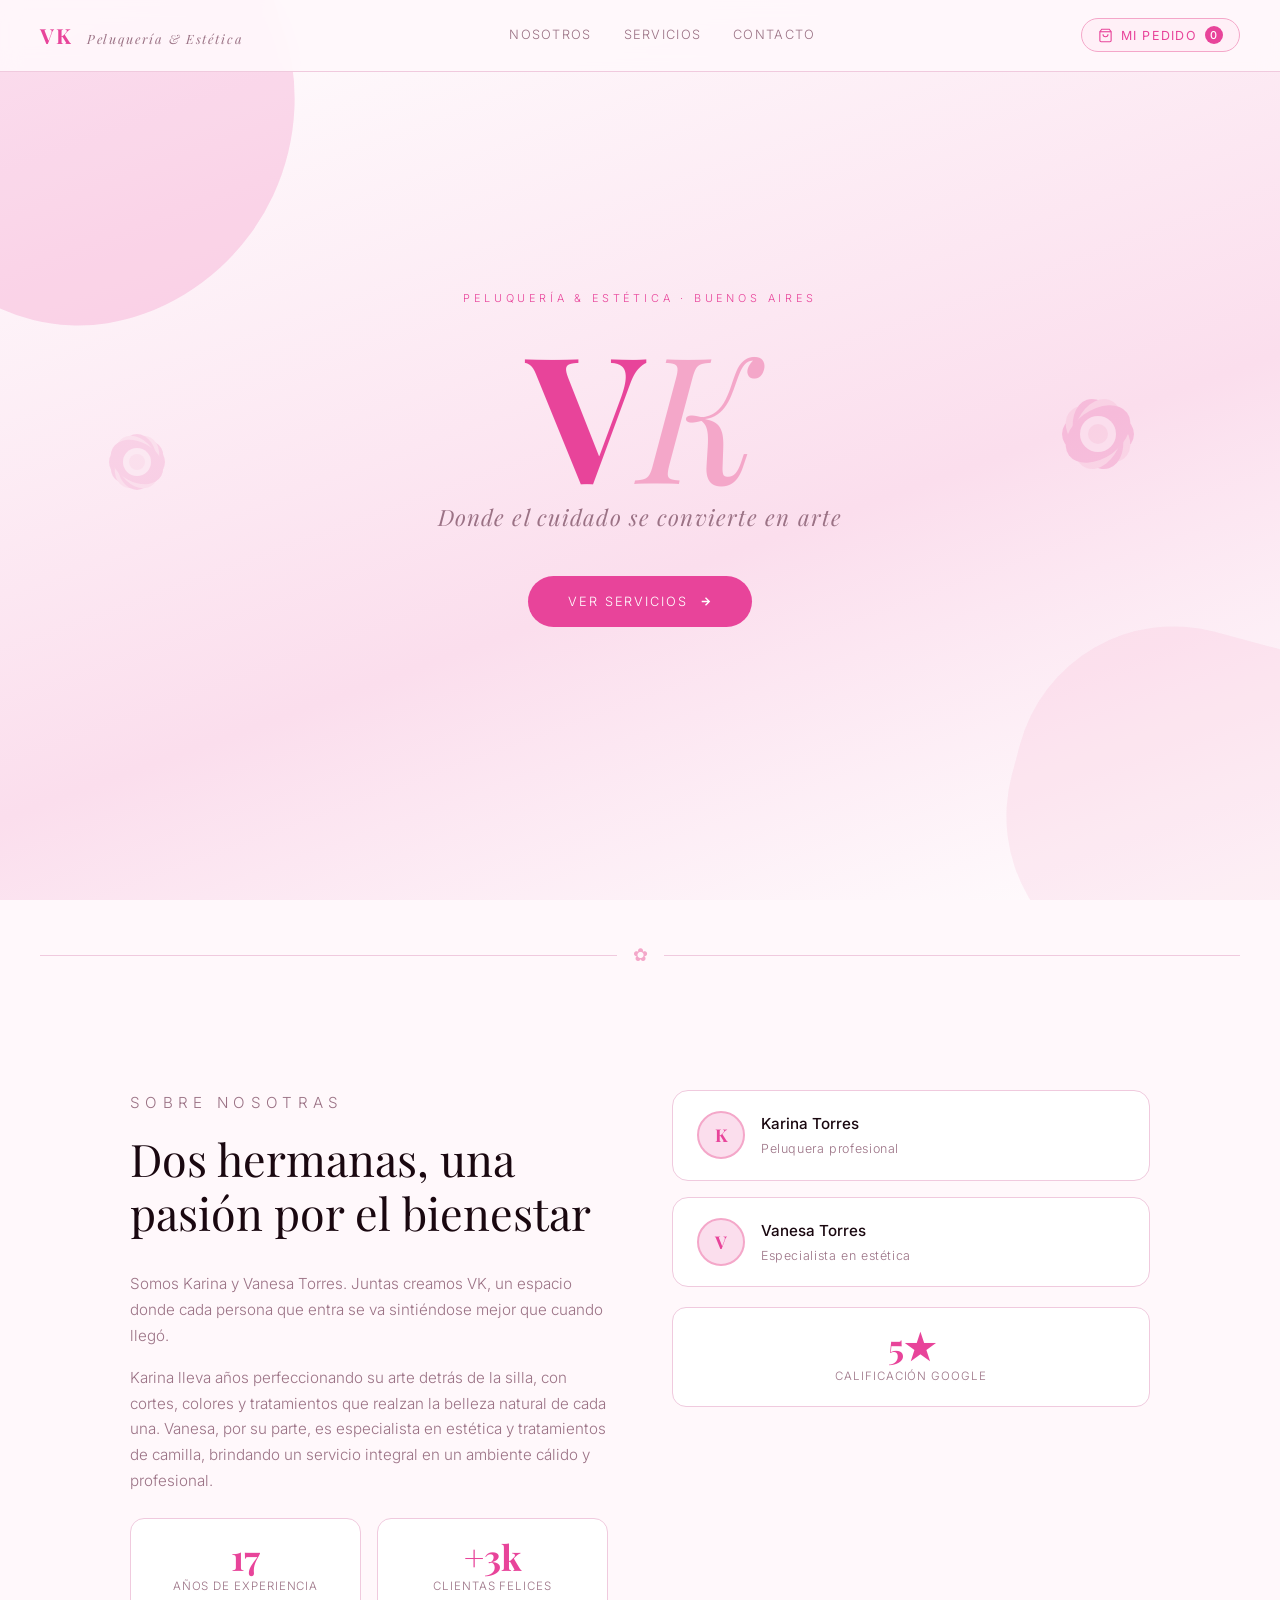
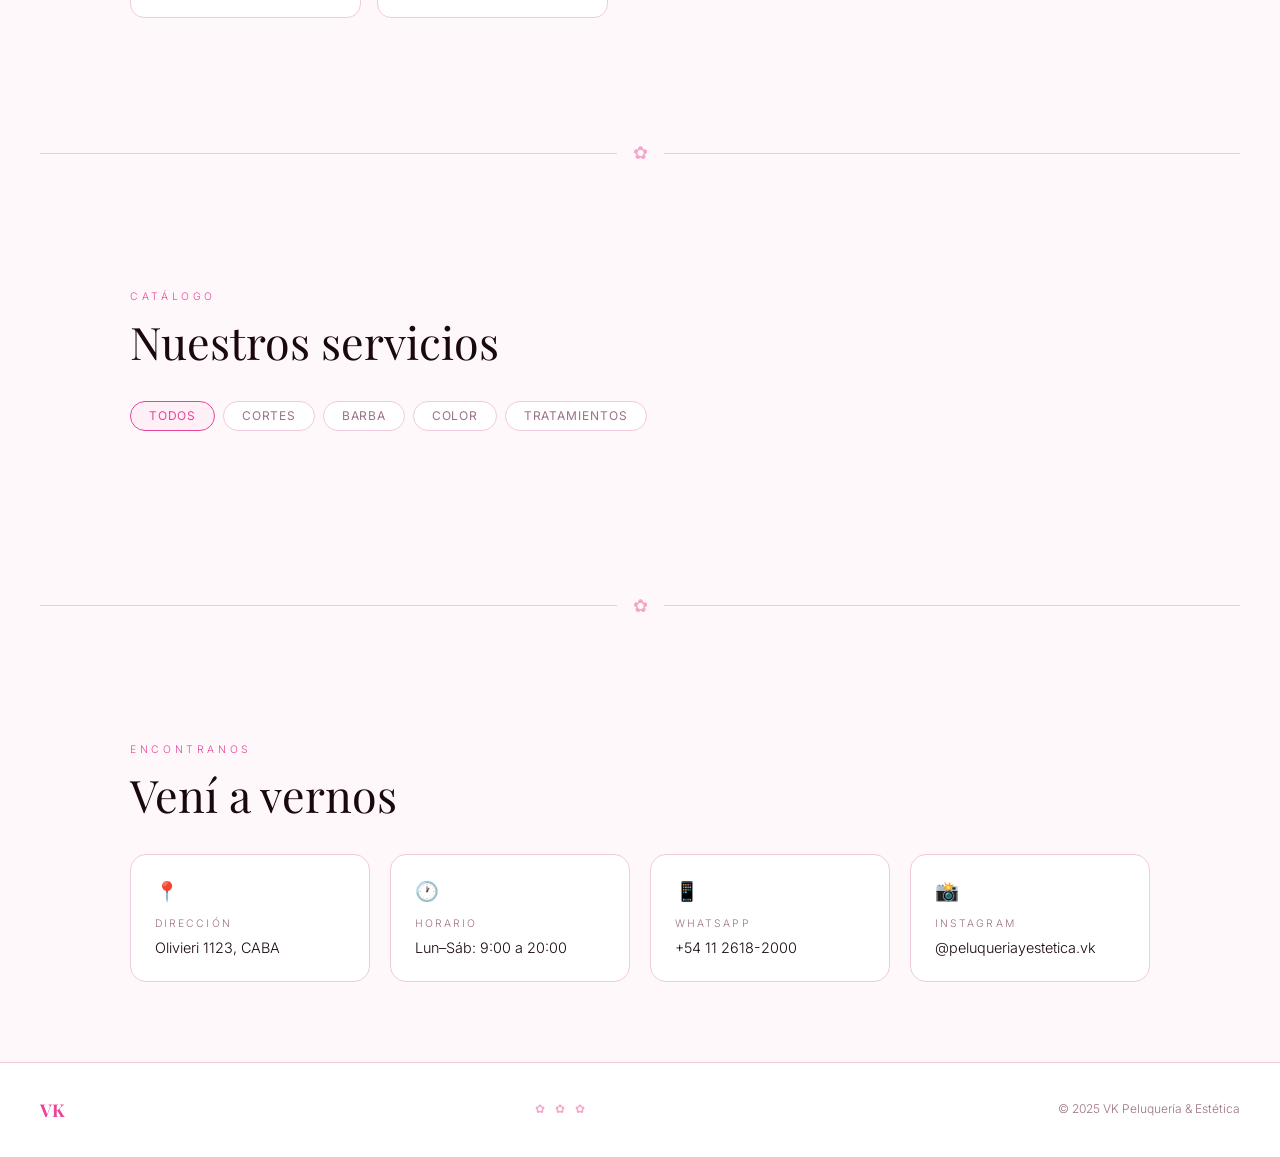
==== index.html @ c3656bbb "asdsad" ====
<!DOCTYPE html>
<html lang="es">
<head>
  <meta charset="UTF-8" />
  <meta name="viewport" content="width=device-width, initial-scale=1.0" />
  <title>VK — Peluquería & Estética</title>
  <link rel="preconnect" href="https://fonts.googleapis.com" />
  <link rel="preconnect" href="https://fonts.gstatic.com" crossorigin />
  <link href="https://fonts.googleapis.com/css2?family=Playfair+Display:ital,wght@0,400;0,700;1,400&family=Inter:wght@300;400;500&display=swap" rel="stylesheet" />
  <link rel="stylesheet" href="styles.css">
</head>
<body>

<!-- NAV -->
<nav>
  <div class="nav-logo">VK <span>Peluquería & Estética</span></div>
  <div class="nav-links">
    <a href="#nosotros">Nosotros</a>
    <a href="#servicios">Servicios</a>
    <a href="#contacto">Contacto</a>
  </div>
  <button class="cart-btn" onclick="openCart()">
    <svg width="15" height="15" viewBox="0 0 24 24" fill="none" stroke="currentColor" stroke-width="1.8" aria-hidden="true"><path d="M6 2L3 6v14a2 2 0 002 2h14a2 2 0 002-2V6l-3-4z"/><line x1="3" y1="6" x2="21" y2="6"/><path d="M16 10a4 4 0 01-8 0"/></svg>
    Mi pedido
    <span class="cart-count" id="cartCount">0</span>
  </button>
</nav>

<!-- HERO -->
<header class="hero">
  <!-- peonía izquierda -->
  <svg class="hero-flower-left" viewBox="0 0 120 120" fill="none" xmlns="http://www.w3.org/2000/svg" aria-hidden="true">
    <ellipse cx="60" cy="60" rx="28" ry="20" fill="#E8449A" transform="rotate(0 60 60)"/>
    <ellipse cx="60" cy="60" rx="28" ry="20" fill="#E8449A" transform="rotate(30 60 60)"/>
    <ellipse cx="60" cy="60" rx="28" ry="20" fill="#F4A7C9" transform="rotate(60 60 60)"/>
    <ellipse cx="60" cy="60" rx="28" ry="20" fill="#E8449A" transform="rotate(90 60 60)"/>
    <ellipse cx="60" cy="60" rx="28" ry="20" fill="#F4A7C9" transform="rotate(120 60 60)"/>
    <ellipse cx="60" cy="60" rx="28" ry="20" fill="#E8449A" transform="rotate(150 60 60)"/>
    <circle cx="60" cy="60" r="14" fill="#FBDEED"/>
    <circle cx="60" cy="60" r="8" fill="#F4A7C9"/>
  </svg>
  <!-- peonía derecha -->
  <svg class="hero-flower" viewBox="0 0 160 160" fill="none" xmlns="http://www.w3.org/2000/svg" aria-hidden="true">
    <ellipse cx="80" cy="80" rx="36" ry="24" fill="#E8449A" transform="rotate(0 80 80)"/>
    <ellipse cx="80" cy="80" rx="36" ry="24" fill="#F4A7C9" transform="rotate(36 80 80)"/>
    <ellipse cx="80" cy="80" rx="36" ry="24" fill="#E8449A" transform="rotate(72 80 80)"/>
    <ellipse cx="80" cy="80" rx="36" ry="24" fill="#F4A7C9" transform="rotate(108 80 80)"/>
    <ellipse cx="80" cy="80" rx="36" ry="24" fill="#E8449A" transform="rotate(144 80 80)"/>
    <circle cx="80" cy="80" r="18" fill="#FBDEED"/>
    <circle cx="80" cy="80" r="10" fill="#F4A7C9"/>
  </svg>

  <p class="hero-eyebrow">Peluquería & Estética · Buenos Aires</p>
  <h1 class="hero-vk">V<span class="italic">K</span></h1>
  <p class="hero-tagline">Donde el cuidado se convierte en arte</p>
  <a href="#servicios" class="hero-cta">
    Ver servicios
    <svg width="13" height="13" viewBox="0 0 24 24" fill="none" stroke="currentColor" stroke-width="2.5" aria-hidden="true"><path d="M5 12h14M12 5l7 7-7 7"/></svg>
  </a>
</header>

<div class="petal-divider" aria-hidden="true">
  <div class="petal-line"></div>
  <span class="petal-icon">✿</span>
  <div class="petal-line"></div>
</div>

<!-- ABOUT -->
<section id="nosotros">
  <div class="about-grid">
    <div class="about-text">
      <p class="section-label">Sobre nosotras</p>
      <h2 class="section-title">Dos hermanas, una pasión por el bienestar</h2>
      <p>Somos Karina y Vanesa Torres. Juntas creamos VK, un espacio donde cada persona que entra se va sintiéndose mejor que cuando llegó.</p>
      <p>Karina lleva años perfeccionando su arte detrás de la silla, con cortes, colores y tratamientos que realzan la belleza natural de cada una. Vanesa, por su parte, es especialista en estética y tratamientos de camilla, brindando un servicio integral en un ambiente cálido y profesional.</p>
      <div class="about-stats">
        <div class="stat-card">
          <div class="stat-num">17</div>
          <div class="stat-label">Años de experiencia</div>
        </div>
        <div class="stat-card">
          <div class="stat-num">+3k</div>
          <div class="stat-label">Clientas felices</div>
        </div>
      </div>
    </div>
    <div>
      <div class="team-cards">
        <div class="team-card">
          <div class="team-avatar">K</div>
          <div>
            <div class="team-name">Karina Torres</div>
            <div class="team-role">Peluquera profesional</div>
          </div>
        </div>
        <div class="team-card">
          <div class="team-avatar">V</div>
          <div>
            <div class="team-name">Vanesa Torres</div>
            <div class="team-role">Especialista en estética</div>
          </div>
        </div>
        <div class="stat-card" style="grid-column: span 2; text-align:center; margin-top:0.25rem;">
          <div class="stat-num">5★</div>
          <div class="stat-label">Calificación Google</div>
        </div>
      </div>
    </div>
  </div>
</section>

<div class="petal-divider" aria-hidden="true">
  <div class="petal-line"></div>
  <span class="petal-icon">✿</span>
  <div class="petal-line"></div>
</div>

<!-- CATALOG -->
<section id="servicios">
  <p class="section-label">Catálogo</p>
  <h2 class="section-title">Nuestros servicios</h2>
  <div class="catalog-filters" id="filters"></div>
  <div class="catalog-grid" id="catalogGrid"></div>
</section>

<div class="petal-divider" aria-hidden="true">
  <div class="petal-line"></div>
  <span class="petal-icon">✿</span>
  <div class="petal-line"></div>
</div>

<!-- CONTACT -->
<section id="contacto">
  <p class="section-label">Encontranos</p>
  <h2 class="section-title">Vení a vernos</h2>
  <div class="contact-grid">
    <div class="contact-item">
      <div class="contact-icon">📍</div>
      <div class="contact-label">Dirección</div>
      <div class="contact-value">Olivieri 1123, CABA</div>
    </div>
    <div class="contact-item">
      <div class="contact-icon">🕐</div>
      <div class="contact-label">Horario</div>
      <div class="contact-value">Lun–Sáb: 9:00 a 20:00</div>
    </div>
    <div class="contact-item">
      <div class="contact-icon">📱</div>
      <div class="contact-label">WhatsApp</div>
      <div class="contact-value">+54 11 2618-2000</div>
    </div>
    <div class="contact-item">
      <div class="contact-icon">📸</div>
      <div class="contact-label">Instagram</div>
      <div class="contact-value">@peluqueriayestetica.vk</div>
    </div>
  </div>
</section>

<!-- FOOTER -->
<footer>
  <div class="footer-logo">VK</div>
  <div class="footer-hearts">✿ ✿ ✿</div>
  <div>© 2025 VK Peluquería & Estética</div>
</footer>

<!-- CART DRAWER -->
<div class="cart-overlay" id="cartOverlay" onclick="handleOverlayClick(event)">
  <div class="cart-drawer" id="cartDrawer">
    <div class="cart-header">
      <h2>Tu pedido ✿</h2>
      <button class="close-btn" onclick="closeCart()" aria-label="Cerrar carrito">×</button>
    </div>
    <div class="cart-items" id="cartItems">
      <div class="cart-empty">
        <div class="cart-empty-icon">🌸</div>
        Tu pedido está vacío.<br>Sumá servicios desde el catálogo.
      </div>
    </div>
    <div class="cart-footer">
      <div class="cart-total">
        <span>Total</span>
        <span id="cartTotal">$0</span>
      </div>
      <button class="whatsapp-btn" id="waBtn" onclick="sendWhatsApp()" disabled>
        <svg width="18" height="18" viewBox="0 0 24 24" fill="currentColor" aria-hidden="true"><path d="M17.472 14.382c-.297-.149-1.758-.867-2.03-.967-.273-.099-.471-.148-.67.15-.197.297-.767.966-.94 1.164-.173.199-.347.223-.644.075-.297-.15-1.255-.463-2.39-1.475-.883-.788-1.48-1.761-1.653-2.059-.173-.297-.018-.458.13-.606.134-.133.298-.347.446-.52.149-.174.198-.298.298-.497.099-.198.05-.371-.025-.52-.075-.149-.669-1.612-.916-2.207-.242-.579-.487-.5-.669-.51-.173-.008-.371-.01-.57-.01-.198 0-.52.074-.792.372-.272.297-1.04 1.016-1.04 2.479 0 1.462 1.065 2.875 1.213 3.074.149.198 2.096 3.2 5.077 4.487.709.306 1.262.489 1.694.625.712.227 1.36.195 1.871.118.571-.085 1.758-.719 2.006-1.413.248-.694.248-1.289.173-1.413-.074-.124-.272-.198-.57-.347m-5.421 7.403h-.004a9.87 9.87 0 01-5.031-1.378l-.361-.214-3.741.982.998-3.648-.235-.374a9.86 9.86 0 01-1.51-5.26c.001-5.45 4.436-9.884 9.888-9.884 2.64 0 5.122 1.03 6.988 2.898a9.825 9.825 0 012.893 6.994c-.003 5.45-4.437 9.884-9.885 9.884m8.413-18.297A11.815 11.815 0 0012.05 0C5.495 0 .16 5.335.157 11.892c0 2.096.547 4.142 1.588 5.945L.057 24l6.305-1.654a11.882 11.882 0 005.683 1.448h.005c6.554 0 11.89-5.335 11.893-11.893a11.821 11.821 0 00-3.48-8.413z"/></svg>
        Enviar pedido por WhatsApp
      </button>
    </div>
  </div>
</div>

<script>
/* ═══════════════════════════════════════════════════
     LÓGICA CONECTADA A DECAP CMS (catalog.json)
  ═══════════════════════════════════════════════════ */

  let CATALOG = []; // Ahora arranca vacío y se llena con el JSON
  const CATEGORIES = ["Todos", "Cortes", "Barba", "Color", "Tratamientos"];

  /* ── CONFIGURACIÓN ── */
  const WHATSAPP_NUMBER = "5491123456789"; // ✏️ Reemplazá con tu número
  const CURRENCY_SYMBOL = "$";

  let cart = [];
  let activeFilter = "Todos";

  function formatPrice(n) {
    return CURRENCY_SYMBOL + n.toLocaleString('es-AR');
  }

  /* ── CARGA DE DATOS DESDE EL CMS ── */
  async function cargarCatalogo() {
    try {
      const response = await fetch('./catalog.json');
      const data = await response.json();
      
      // Decap CMS guarda la lista dentro de la propiedad "services"
      CATALOG = data.services || [];
      
      // Una vez que tenemos los datos, armamos la página
      renderFilters();
      renderCatalog();
    } catch (error) {
      console.error("Error al cargar el catálogo de servicios:", error);
      document.getElementById('catalogGrid').innerHTML = '<p style="color: var(--muted);">No se pudieron cargar los servicios en este momento.</p>';
    }
  }

  /* ── FILTERS ── */
  function renderFilters() {
    const el = document.getElementById('filters');
    el.innerHTML = CATEGORIES.map(cat => `
      <button class="filter-btn ${cat === activeFilter ? 'active' : ''}" onclick="setFilter('${cat}')">${cat}</button>
    `).join('');
  }

  function setFilter(cat) {
    activeFilter = cat;
    renderFilters();
    renderCatalog();
  }

  /* ── CATALOG ── */
  function renderCatalog() {
    const grid = document.getElementById('catalogGrid');
    const items = activeFilter === 'Todos' ? CATALOG : CATALOG.filter(s => s.category === activeFilter);
    
    grid.innerHTML = items.map(s => {
      const inCart = cart.some(c => c.id === s.id);
      
      // Si el cliente subió una imagen desde el CMS, la mostramos
      const imageHTML = s.image 
        ? `<img src="${s.image}" alt="${s.name}" style="width: 100%; height: 180px; object-fit: cover; border-radius: 2px; margin-bottom: 1rem; border: 0.5px solid var(--border);">` 
        : '';

      return `
        <article class="service-card" data-id="${s.id}">
          ${imageHTML}
          <p class="service-cat">${s.category}</p>
          <h3 class="service-name">${s.name}</h3>
          <p class="service-desc">${s.desc}</p>
          <div class="service-footer">
            <span class="service-price">${formatPrice(s.price)}</span>
            <button class="add-btn ${inCart ? 'added' : ''}" onclick="toggleCart(${s.id})">
              ${inCart ? '✓ Agregado' : 'Agregar'}
            </button>
          </div>
        </article>
      `;
    }).join('');
  }

  /* ── CART LOGIC ── */
  function toggleCart(id) {
    const inCart = cart.some(c => c.id === id);
    if (inCart) {
      cart = cart.filter(c => c.id !== id);
    } else {
      const service = CATALOG.find(s => s.id === id);
      if (service) cart.push({ ...service });
    }
    updateCartUI();
    renderCatalog();
  }

  function removeFromCart(id) {
    cart = cart.filter(c => c.id !== id);
    updateCartUI();
    renderCatalog();
  }

  function updateCartUI() {
    const count = cart.length;
    document.getElementById('cartCount').textContent = count;
    const total = cart.reduce((sum, s) => sum + s.price, 0);
    document.getElementById('cartTotal').textContent = formatPrice(total);
    const waBtn = document.getElementById('waBtn');
    waBtn.disabled = count === 0;

    const itemsEl = document.getElementById('cartItems');
    if (count === 0) {
      itemsEl.innerHTML = '<div class="cart-empty">Tu pedido está vacío.<br>Sumá servicios desde el catálogo.</div>';
    } else {
      itemsEl.innerHTML = cart.map(s => `
        <div class="cart-item">
          <div>
            <div class="cart-item-name">${s.name}</div>
            <div class="cart-item-price">${formatPrice(s.price)}</div>
          </div>
          <button class="remove-item" onclick="removeFromCart(${s.id})" aria-label="Quitar ${s.name}">✕</button>
        </div>
      `).join('');
    }
  }

  /* ── CART DRAWER ── */
  function openCart() {
    const overlay = document.getElementById('cartOverlay');
    overlay.style.display = 'flex';
    requestAnimationFrame(() => overlay.classList.add('visible'));
    document.body.style.overflow = 'hidden';
  }

  function closeCart() {
    const overlay = document.getElementById('cartOverlay');
    overlay.classList.remove('visible');
    setTimeout(() => {
      overlay.style.display = 'none';
      document.body.style.overflow = '';
    }, 350);
  }

  function handleOverlayClick(e) {
    if (e.target === document.getElementById('cartOverlay')) closeCart();
  }

  /* ── WHATSAPP ── */
  function sendWhatsApp() {
    if (cart.length === 0) return;
    const lines = cart.map(s => `• ${s.name}: ${formatPrice(s.price)}`).join('\n');
    const total = cart.reduce((sum, s) => sum + s.price, 0);
    const msg = `¡Hola! Quisiera reservar los siguientes servicios:\n\n${lines}\n\n*Total estimado: ${formatPrice(total)}*\n\n¿Cuándo tienen disponibilidad?`;
    const url = `https://wa.me/${WHATSAPP_NUMBER}?text=${encodeURIComponent(msg)}`;
    window.open(url, '_blank');
  }

  /* ── INIT ── */
  // Le decimos al navegador que cargue el catálogo apenas el HTML esté listo
  document.addEventListener('DOMContentLoaded', cargarCatalogo);
</script>
</body>
</html>
---- styles.css ----
:root {
--pink:       #E8449A;
--pink-mid:   #F4A7C9;
--pink-soft:  #FBDEED;
--pink-pale:  #FFF0F7;
--pink-bg:    #FFF8FB;
--text:       #1A0810;
--muted:      #9B7285;
--border:     #F0CADE;
--white:      #FFFFFF;
}
*, *::before, *::after { box-sizing: border-box; margin: 0; padding: 0; }
html { scroll-behavior: smooth; }
body {
background: var(--pink-bg);
color: var(--text);
font-family: 'Inter', sans-serif;
font-weight: 300;
line-height: 1.7;
overflow-x: hidden;
}
a { color: inherit; text-decoration: none; }
button { font-family: inherit; cursor: pointer; border: none; background: none; }

/* ── NAV ── */
nav {
position: fixed; top: 0; left: 0; right: 0; z-index: 100;
display: flex; align-items: center; justify-content: space-between;
padding: 1.1rem 2.5rem;
background: rgba(255,248,251,0.92);
backdrop-filter: blur(10px);
border-bottom: 0.5px solid var(--border);
}
.nav-logo {
font-family: 'Playfair Display', serif;
font-size: 1.3rem;
letter-spacing: 0.1em;
color: var(--pink);
font-weight: 700;
}
.nav-logo span { font-weight: 400; font-style: italic; font-size: 0.8rem; letter-spacing: 0.15em; color: var(--muted); margin-left: 0.4rem; }
.nav-links { display: flex; gap: 2rem; font-size: 0.8rem; letter-spacing: 0.1em; text-transform: uppercase; }
.nav-links a { color: var(--muted); transition: color 0.2s; }
.nav-links a:hover { color: var(--pink); }
.cart-btn {
display: flex; align-items: center; gap: 0.5rem;
font-size: 0.78rem; letter-spacing: 0.1em; text-transform: uppercase;
color: var(--pink);
border: 1px solid var(--pink-mid);
padding: 0.45rem 1rem;
border-radius: 20px;
transition: all 0.2s;
background: var(--pink-pale);
}
.cart-btn:hover { background: var(--pink-soft); border-color: var(--pink); }
.cart-count {
background: var(--pink);
color: #fff;
font-size: 0.68rem;
font-weight: 500;
width: 18px; height: 18px;
border-radius: 50%;
display: flex; align-items: center; justify-content: center;
}

/* ── HERO ── */
.hero {
min-height: 100vh;
display: flex; flex-direction: column; align-items: center; justify-content: center;
text-align: center;
padding: 6rem 2rem 5rem;
position: relative;
overflow: hidden;
background: linear-gradient(160deg, #fff 0%, var(--pink-soft) 60%, #fff 100%);
}
/* petal decorations */
.hero::before, .hero::after {
content: '';
position: absolute;
border-radius: 50% 40% 60% 50%;
opacity: 0.18;
}
.hero::before {
width: 420px; height: 420px;
background: var(--pink);
top: -100px; left: -120px;
transform: rotate(-20deg);
}
.hero::after {
width: 350px; height: 350px;
background: var(--pink-mid);
bottom: -80px; right: -80px;
transform: rotate(15deg);
}
.hero-eyebrow {
font-size: 0.68rem;
letter-spacing: 0.35em;
text-transform: uppercase;
color: var(--pink);
margin-bottom: 1.5rem;
position: relative;
}
.hero-vk {
font-family: 'Playfair Display', serif;
font-size: clamp(5rem, 18vw, 11rem);
font-weight: 700;
line-height: 0.9;
color: var(--pink);
position: relative;
letter-spacing: -0.03em;
}
.hero-vk .italic { font-style: italic; font-weight: 400; color: var(--pink-mid); }
.hero-tagline {
font-family: 'Playfair Display', serif;
font-style: italic;
font-size: clamp(1rem, 2vw, 1.4rem);
color: var(--muted);
margin: 0.5rem 0 2.5rem;
letter-spacing: 0.05em;
}
/* flower SVG hero accent */
.hero-flower {
position: absolute;
top: 50%; right: 8%;
transform: translateY(-60%);
width: 160px; height: 160px;
opacity: 0.22;
pointer-events: none;
}
.hero-flower-left {
position: absolute;
top: 50%; left: 6%;
transform: translateY(-40%) scaleX(-1);
width: 120px; height: 120px;
opacity: 0.15;
pointer-events: none;
}
.hero-cta {
display: inline-flex; align-items: center; gap: 0.7rem;
font-size: 0.8rem; letter-spacing: 0.15em; text-transform: uppercase;
color: #fff;
background: var(--pink);
padding: 0.9rem 2.5rem;
border-radius: 30px;
transition: background 0.2s, transform 0.15s;
position: relative;
}
.hero-cta:hover { background: #d0357f; transform: translateY(-2px); }

/* ── PETAL DIVIDER ── */
.petal-divider {
display: flex; align-items: center; gap: 1rem;
padding: 2.5rem 2.5rem;
}
.petal-line { flex: 1; height: 0.5px; background: var(--border); }
.petal-icon { color: var(--pink-mid); font-size: 1.1rem; }

/* ── SECTION BASE ── */
section { padding: 5rem 2.5rem; max-width: 1100px; margin: 0 auto; }
.section-label {
font-size: 0.65rem; letter-spacing: 0.35em; text-transform: uppercase;
color: var(--pink); margin-bottom: 0.6rem;
}
.section-title {
font-family: 'Playfair Display', serif;
font-size: clamp(1.8rem, 3.5vw, 2.8rem);
font-weight: 400; margin-bottom: 2rem; line-height: 1.2;
color: var(--text);
}

/* ── ABOUT ── */
.about-grid {
display: grid; grid-template-columns: 1fr 1fr;
gap: 4rem; align-items: start;
}
.about-text p { color: var(--muted); font-size: 0.95rem; margin-bottom: 1rem; }
.team-cards { display: flex; flex-direction: column; gap: 1rem; }
.team-card {
background: var(--white);
border: 1px solid var(--border);
border-radius: 16px;
padding: 1.25rem 1.5rem;
display: flex; align-items: center; gap: 1rem;
}
.team-avatar {
width: 48px; height: 48px; border-radius: 50%;
background: var(--pink-soft);
border: 2px solid var(--pink-mid);
display: flex; align-items: center; justify-content: center;
font-family: 'Playfair Display', serif;
font-size: 1.1rem; font-weight: 700; color: var(--pink);
flex-shrink: 0;
}
.team-name { font-weight: 500; font-size: 0.95rem; margin-bottom: 0.1rem; }
.team-role { font-size: 0.78rem; color: var(--muted); letter-spacing: 0.05em; }
.about-stats { display: grid; grid-template-columns: 1fr 1fr; gap: 1rem; margin-top: 1.5rem; }
.stat-card {
background: var(--white);
border: 1px solid var(--border);
padding: 1.25rem;
border-radius: 14px;
text-align: center;
}
.stat-num {
font-family: 'Playfair Display', serif;
font-size: 2.2rem; font-weight: 700; color: var(--pink); line-height: 1;
}
.stat-label { font-size: 0.72rem; color: var(--muted); letter-spacing: 0.08em; text-transform: uppercase; margin-top: 0.2rem; }

/* ── CATALOG ── */
.catalog-filters {
display: flex; gap: 0.5rem; flex-wrap: wrap; margin-bottom: 2.5rem;
}
.filter-btn {
font-size: 0.75rem; letter-spacing: 0.08em; text-transform: uppercase;
color: var(--muted);
border: 1px solid var(--border);
padding: 0.4rem 1.1rem;
border-radius: 20px;
background: var(--white);
transition: all 0.2s;
}
.filter-btn.active, .filter-btn:hover {
border-color: var(--pink);
color: var(--pink);
background: var(--pink-pale);
}
.catalog-grid {
display: grid;
grid-template-columns: repeat(auto-fill, minmax(260px, 1fr));
gap: 1.25rem;
}
.service-card {
background: var(--white);
border: 1px solid var(--border);
border-radius: 16px;
padding: 0;
overflow: hidden;
transition: box-shadow 0.2s, transform 0.2s;
}
.service-card:hover { box-shadow: 0 4px 20px rgba(232,68,154,0.12); transform: translateY(-2px); }
.service-img {
width: 100%;
aspect-ratio: 1 / 1;
object-fit: cover;
display: block;
background: var(--pink-soft);
}
.service-img-placeholder {
width: 100%;
aspect-ratio: 1 / 1;
background: var(--pink-pale);
display: flex; align-items: center; justify-content: center;
flex-direction: column; gap: 0.4rem;
color: var(--pink-mid);
font-size: 0.72rem; letter-spacing: 0.1em; text-transform: uppercase;
}
.service-img-placeholder svg { opacity: 0.5; }
.service-body { padding: 1.25rem 1.25rem 1.25rem; }
.service-cat {
font-size: 0.65rem; letter-spacing: 0.2em; text-transform: uppercase;
color: var(--pink); margin-bottom: 0.4rem;
}
.service-name {
font-family: 'Playfair Display', serif;
font-size: 1.15rem; margin-bottom: 0.35rem; color: var(--text);
}
.service-desc { font-size: 0.82rem; color: var(--muted); margin-bottom: 1.25rem; }
.service-footer { display: flex; align-items: center; justify-content: space-between; }
.service-price {
font-family: 'Playfair Display', serif;
font-size: 1.35rem; color: var(--pink); font-weight: 700;
}
.add-btn {
font-size: 0.72rem; letter-spacing: 0.08em; text-transform: uppercase;
color: var(--pink);
border: 1px solid var(--pink-mid);
padding: 0.38rem 1rem;
border-radius: 20px;
background: var(--pink-pale);
transition: all 0.2s;
}
.add-btn:hover, .add-btn.added {
background: var(--pink);
color: #fff;
border-color: var(--pink);
}

/* ── CONTACT ── */
.contact-grid {
display: grid; grid-template-columns: repeat(auto-fit, minmax(200px, 1fr));
gap: 1.25rem; margin-top: 2rem;
}
.contact-item {
background: var(--white);
border: 1px solid var(--border);
padding: 1.25rem 1.5rem;
border-radius: 16px;
}
.contact-icon { font-size: 1.2rem; margin-bottom: 0.5rem; }
.contact-label { font-size: 0.65rem; letter-spacing: 0.2em; text-transform: uppercase; color: var(--muted); }
.contact-value { font-size: 0.9rem; margin-top: 0.2rem; color: var(--text); }

/* ── FOOTER ── */
footer {
border-top: 1px solid var(--border);
background: var(--white);
padding: 2rem 2.5rem;
display: flex; justify-content: space-between; align-items: center;
font-size: 0.75rem; color: var(--muted);
}
.footer-logo {
font-family: 'Playfair Display', serif;
color: var(--pink); font-size: 1.1rem; font-weight: 700;
}
.footer-hearts { color: var(--pink-mid); letter-spacing: 0.3em; }

/* ── CART DRAWER ── */
.cart-overlay {
position: fixed; inset: 0; z-index: 200;
background: rgba(26,8,16,0.45);
display: none; opacity: 0;
transition: opacity 0.3s;
}
.cart-overlay.open { display: flex; justify-content: flex-end; }
.cart-overlay.visible { opacity: 1; }
.cart-drawer {
width: min(420px, 100vw);
background: var(--white);
border-left: 1px solid var(--border);
height: 100%;
display: flex; flex-direction: column;
transform: translateX(100%);
transition: transform 0.35s cubic-bezier(0.4,0,0.2,1);
}
.cart-overlay.visible .cart-drawer { transform: translateX(0); }
.cart-header {
display: flex; align-items: center; justify-content: space-between;
padding: 1.5rem;
border-bottom: 1px solid var(--border);
background: var(--pink-pale);
}
.cart-header h2 {
font-family: 'Playfair Display', serif;
font-size: 1.2rem; font-weight: 400; color: var(--pink);
}
.close-btn { color: var(--muted); font-size: 1.4rem; line-height: 1; transition: color 0.2s; }
.close-btn:hover { color: var(--pink); }
.cart-items { flex: 1; overflow-y: auto; padding: 1rem 1.5rem; }
.cart-empty {
text-align: center; padding: 3rem 0;
color: var(--muted); font-size: 0.85rem; line-height: 1.8;
}
.cart-empty-icon { font-size: 2rem; margin-bottom: 0.75rem; }
.cart-item {
display: flex; justify-content: space-between; align-items: start;
padding: 0.9rem 0;
border-bottom: 0.5px solid var(--border);
}
.cart-item:last-child { border-bottom: none; }
.cart-item-name { font-size: 0.9rem; margin-bottom: 0.2rem; color: var(--text); }
.cart-item-price { font-size: 0.82rem; color: var(--pink); font-weight: 500; }
.remove-item { color: var(--muted); font-size: 0.85rem; transition: color 0.2s; }
.remove-item:hover { color: var(--pink); }
.cart-footer { padding: 1.5rem; border-top: 1px solid var(--border); background: var(--pink-pale); }
.cart-total {
display: flex; justify-content: space-between;
font-family: 'Playfair Display', serif;
font-size: 1.1rem; margin-bottom: 1.25rem; color: var(--text);
}
.cart-total span:last-child { color: var(--pink); font-weight: 700; }
.whatsapp-btn {
display: flex; align-items: center; justify-content: center; gap: 0.75rem;
width: 100%;
background: #25D366; color: #fff;
font-size: 0.82rem; letter-spacing: 0.1em; text-transform: uppercase;
font-weight: 500;
padding: 1rem; border-radius: 30px;
transition: background 0.2s;
}
.whatsapp-btn:hover { background: #1fb358; }
.whatsapp-btn:disabled { background: var(--border); color: var(--muted); cursor: not-allowed; }

/* ── RESPONSIVE ── */
@media (max-width: 700px) {
nav { padding: 1rem 1.25rem; }
.nav-links { display: none; }
section { padding: 3rem 1.25rem; }
.about-grid { grid-template-columns: 1fr; gap: 2rem; }
.hero-flower, .hero-flower-left { display: none; }
footer { flex-direction: column; gap: 0.75rem; text-align: center; }
}
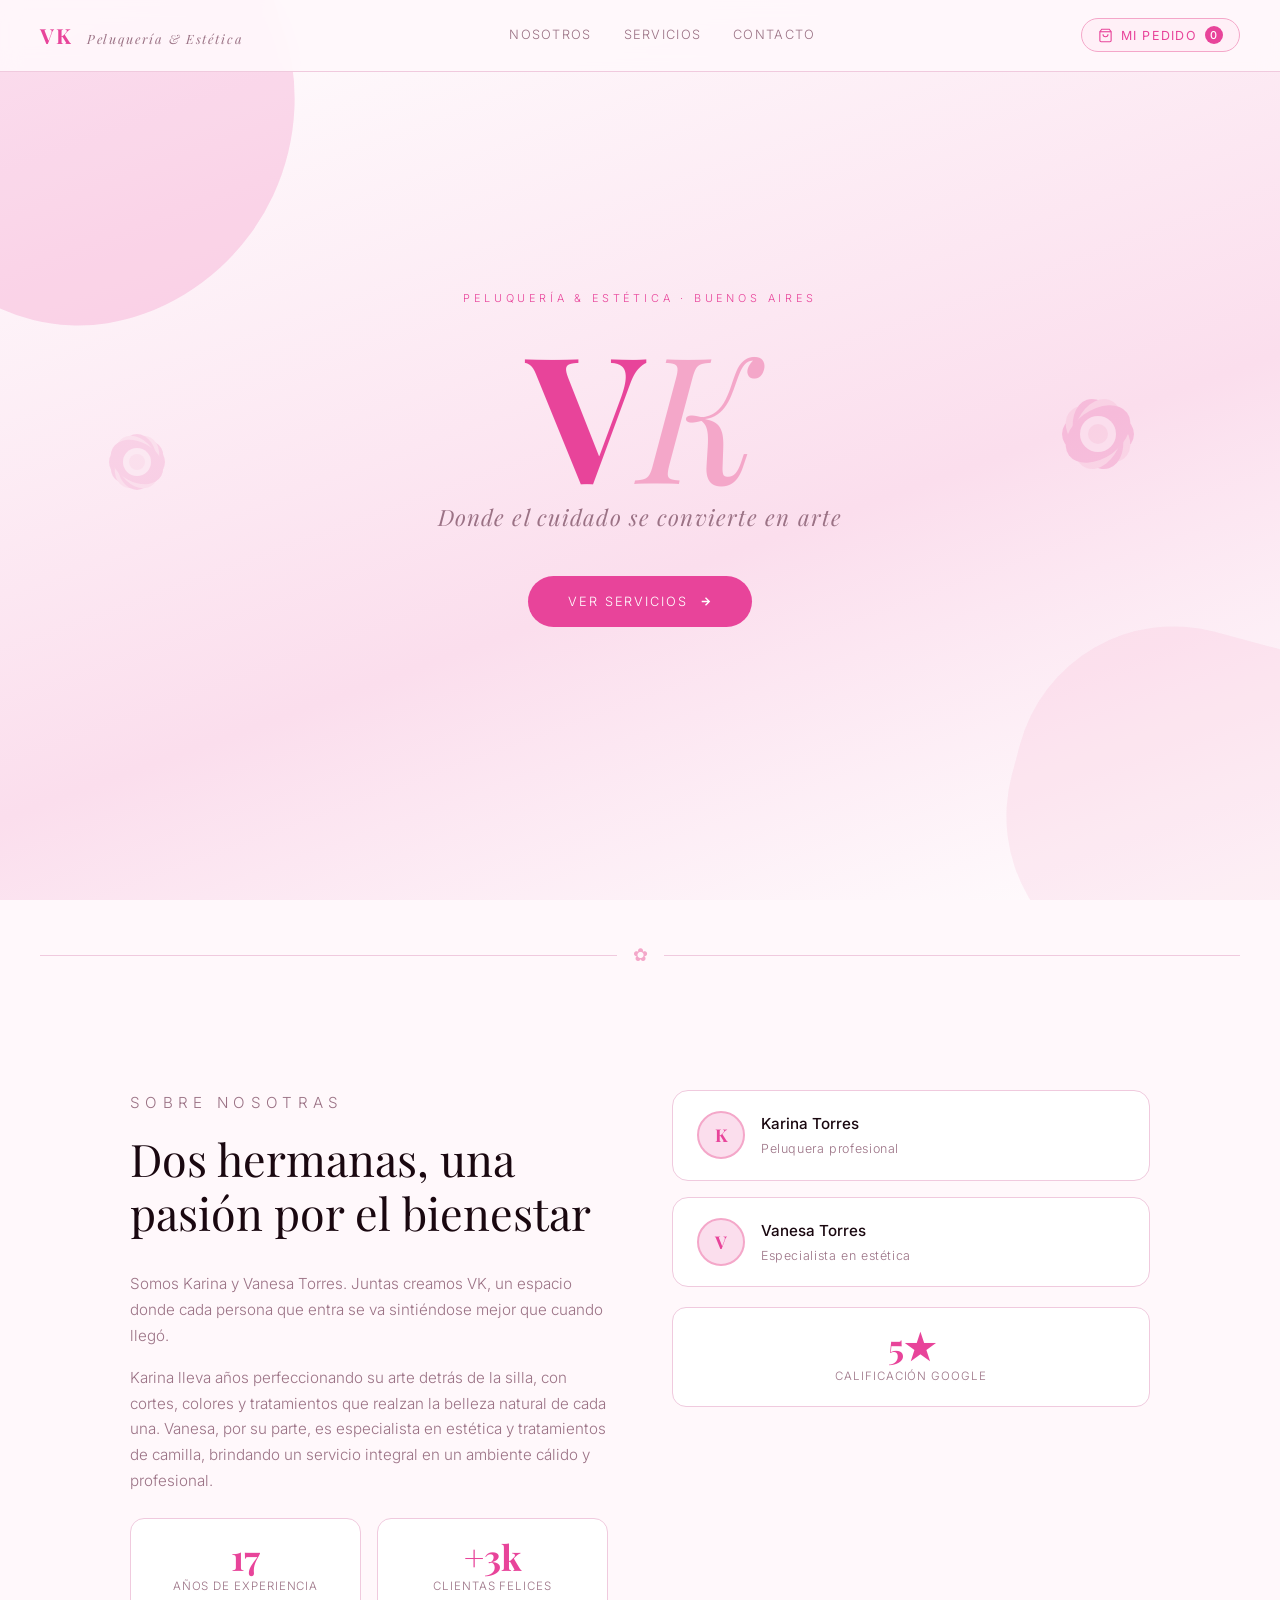
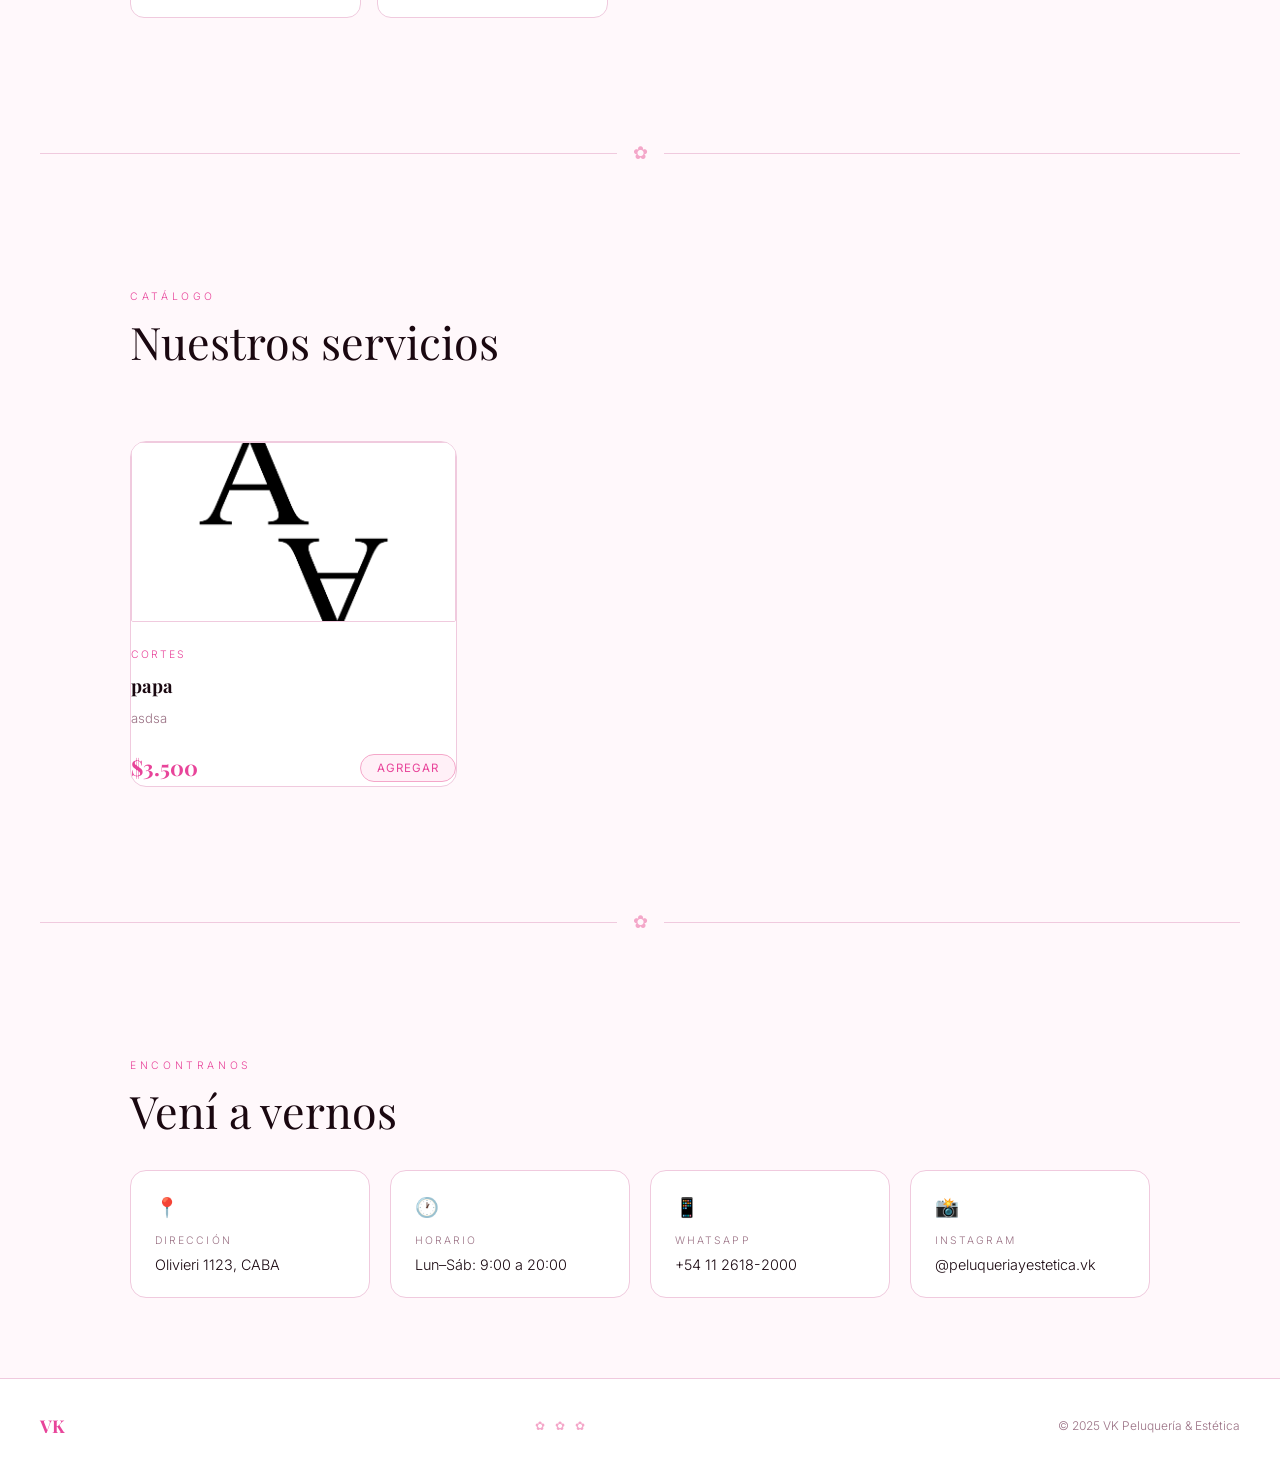
==== commit 52b47cc1: "jiji" ====
--- a/index.html
+++ b/index.html
@@ -219,26 +219,11 @@
       CATALOG = data.services || [];
       
       // Una vez que tenemos los datos, armamos la página
-      renderFilters();
       renderCatalog();
     } catch (error) {
-      console.error("Error al cargar el catálogo de servicios:", error);
+      console.error("Error al cargar el catálogo de productos:", error);
       document.getElementById('catalogGrid').innerHTML = '<p style="color: var(--muted);">No se pudieron cargar los servicios en este momento.</p>';
     }
-  }
-
-  /* ── FILTERS ── */
-  function renderFilters() {
-    const el = document.getElementById('filters');
-    el.innerHTML = CATEGORIES.map(cat => `
-      <button class="filter-btn ${cat === activeFilter ? 'active' : ''}" onclick="setFilter('${cat}')">${cat}</button>
-    `).join('');
-  }
-
-  function setFilter(cat) {
-    activeFilter = cat;
-    renderFilters();
-    renderCatalog();
   }
 
   /* ── CATALOG ── */
@@ -340,7 +325,7 @@
     if (cart.length === 0) return;
     const lines = cart.map(s => `• ${s.name}: ${formatPrice(s.price)}`).join('\n');
     const total = cart.reduce((sum, s) => sum + s.price, 0);
-    const msg = `¡Hola! Quisiera reservar los siguientes servicios:\n\n${lines}\n\n*Total estimado: ${formatPrice(total)}*\n\n¿Cuándo tienen disponibilidad?`;
+    const msg = `¡Hola! Quisiera comprar los siguientes productos:\n\n${lines}\n\n*Total estimado: ${formatPrice(total)}*\n\n¿Cuándo tienen disponibilidad?`;
     const url = `https://wa.me/${WHATSAPP_NUMBER}?text=${encodeURIComponent(msg)}`;
     window.open(url, '_blank');
   }
@@ -349,5 +334,17 @@
   // Le decimos al navegador que cargue el catálogo apenas el HTML esté listo
   document.addEventListener('DOMContentLoaded', cargarCatalogo);
 </script>
+<script src="https://identity.netlify.com/v1/netlify-identity-widget.js"></script>
+<script>
+  if (window.netlifyIdentity) {
+    window.netlifyIdentity.on("init", user => {
+      if (!user) {
+        window.netlifyIdentity.on("login", () => {
+          document.location.href = "/admin/";
+        });
+      }
+    });
+  }
+</script>
 </body>
 </html>
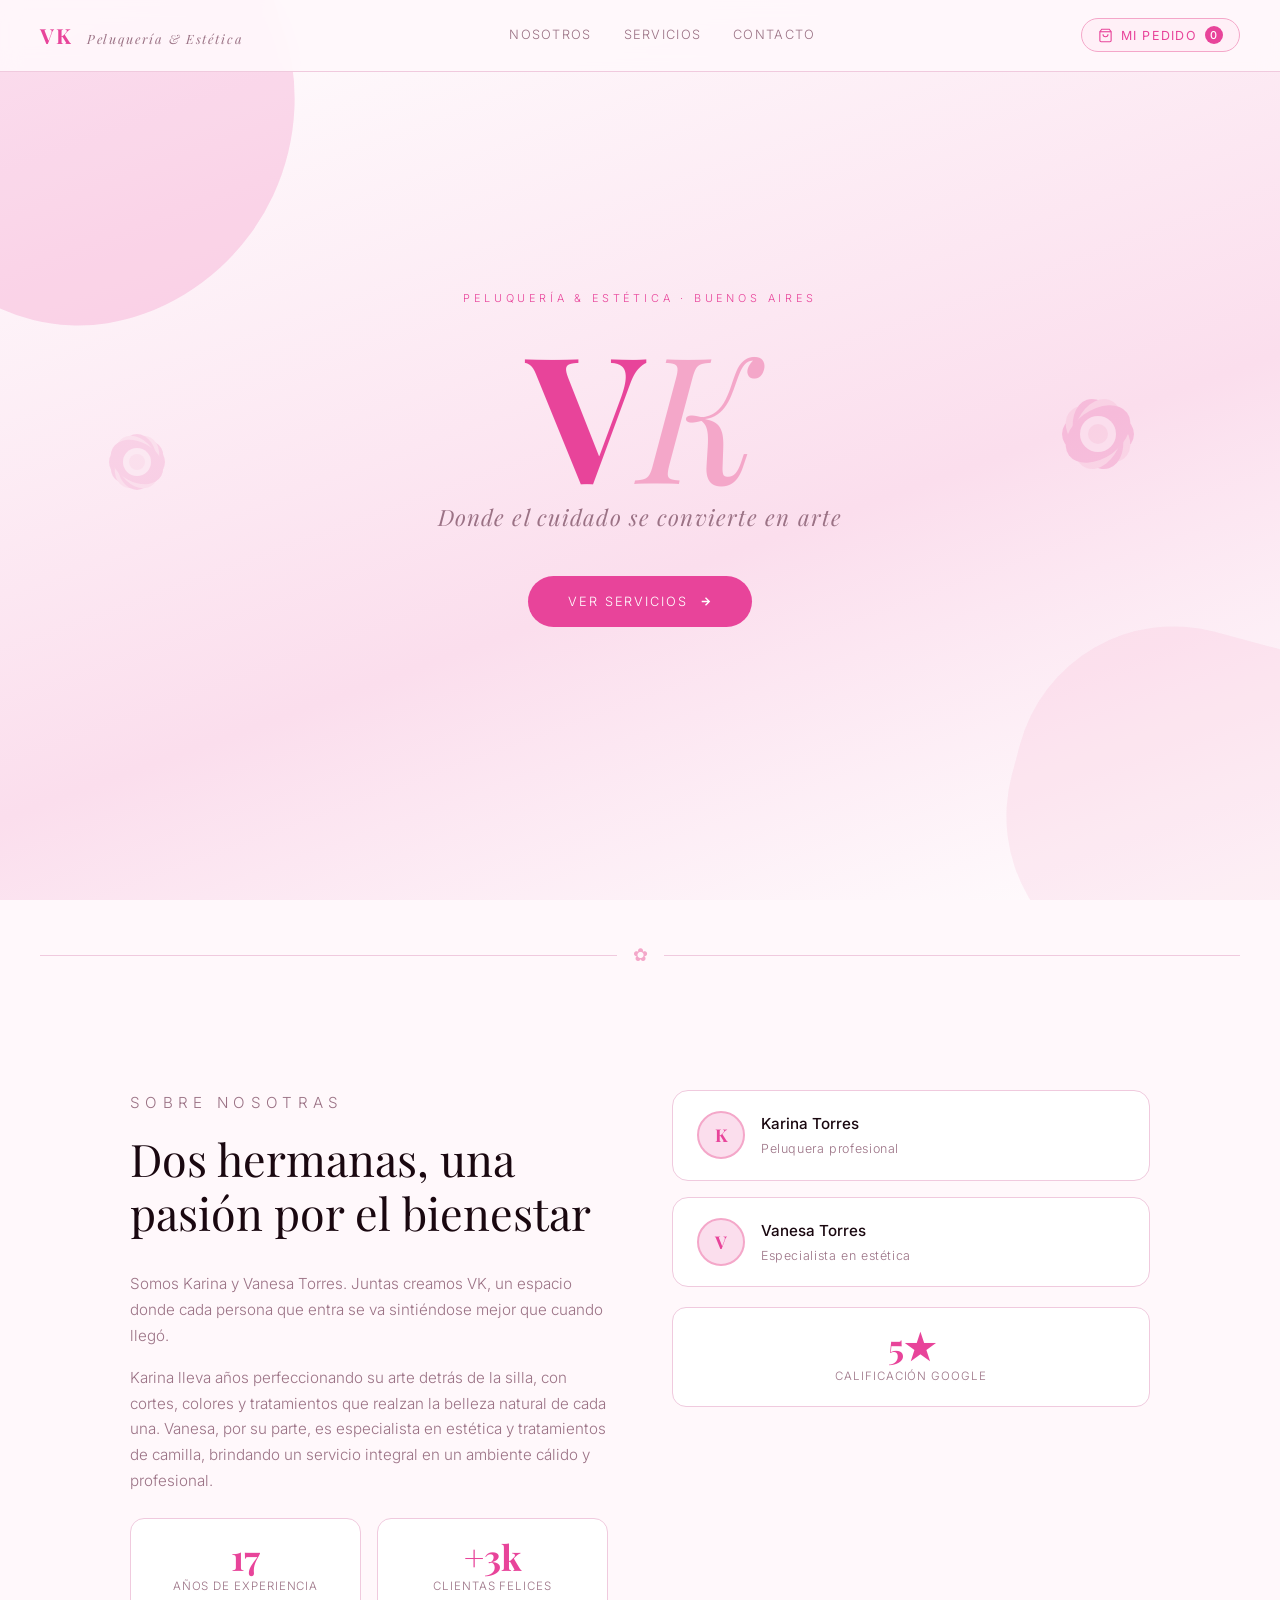
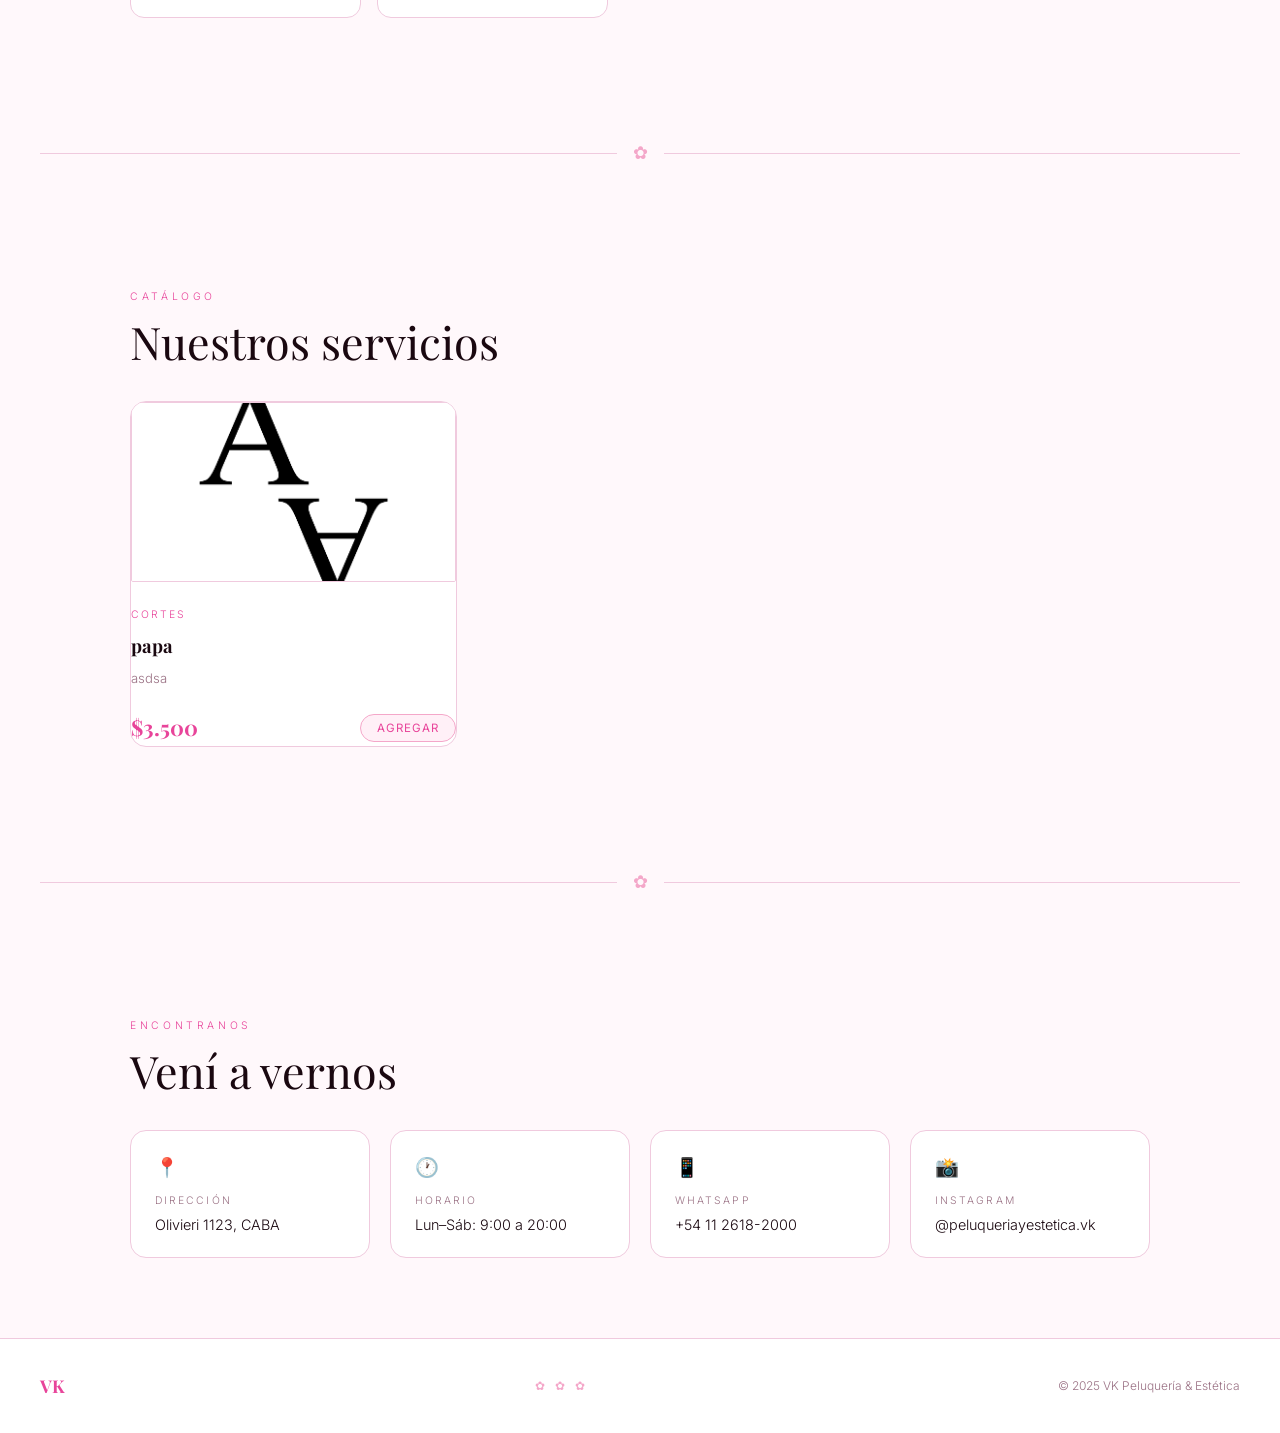
==== commit 0d431d9f: "jijih" ====
--- a/index.html
+++ b/index.html
@@ -119,7 +119,6 @@
 <section id="servicios">
   <p class="section-label">Catálogo</p>
   <h2 class="section-title">Nuestros servicios</h2>
-  <div class="catalog-filters" id="filters"></div>
   <div class="catalog-grid" id="catalogGrid"></div>
 </section>
 
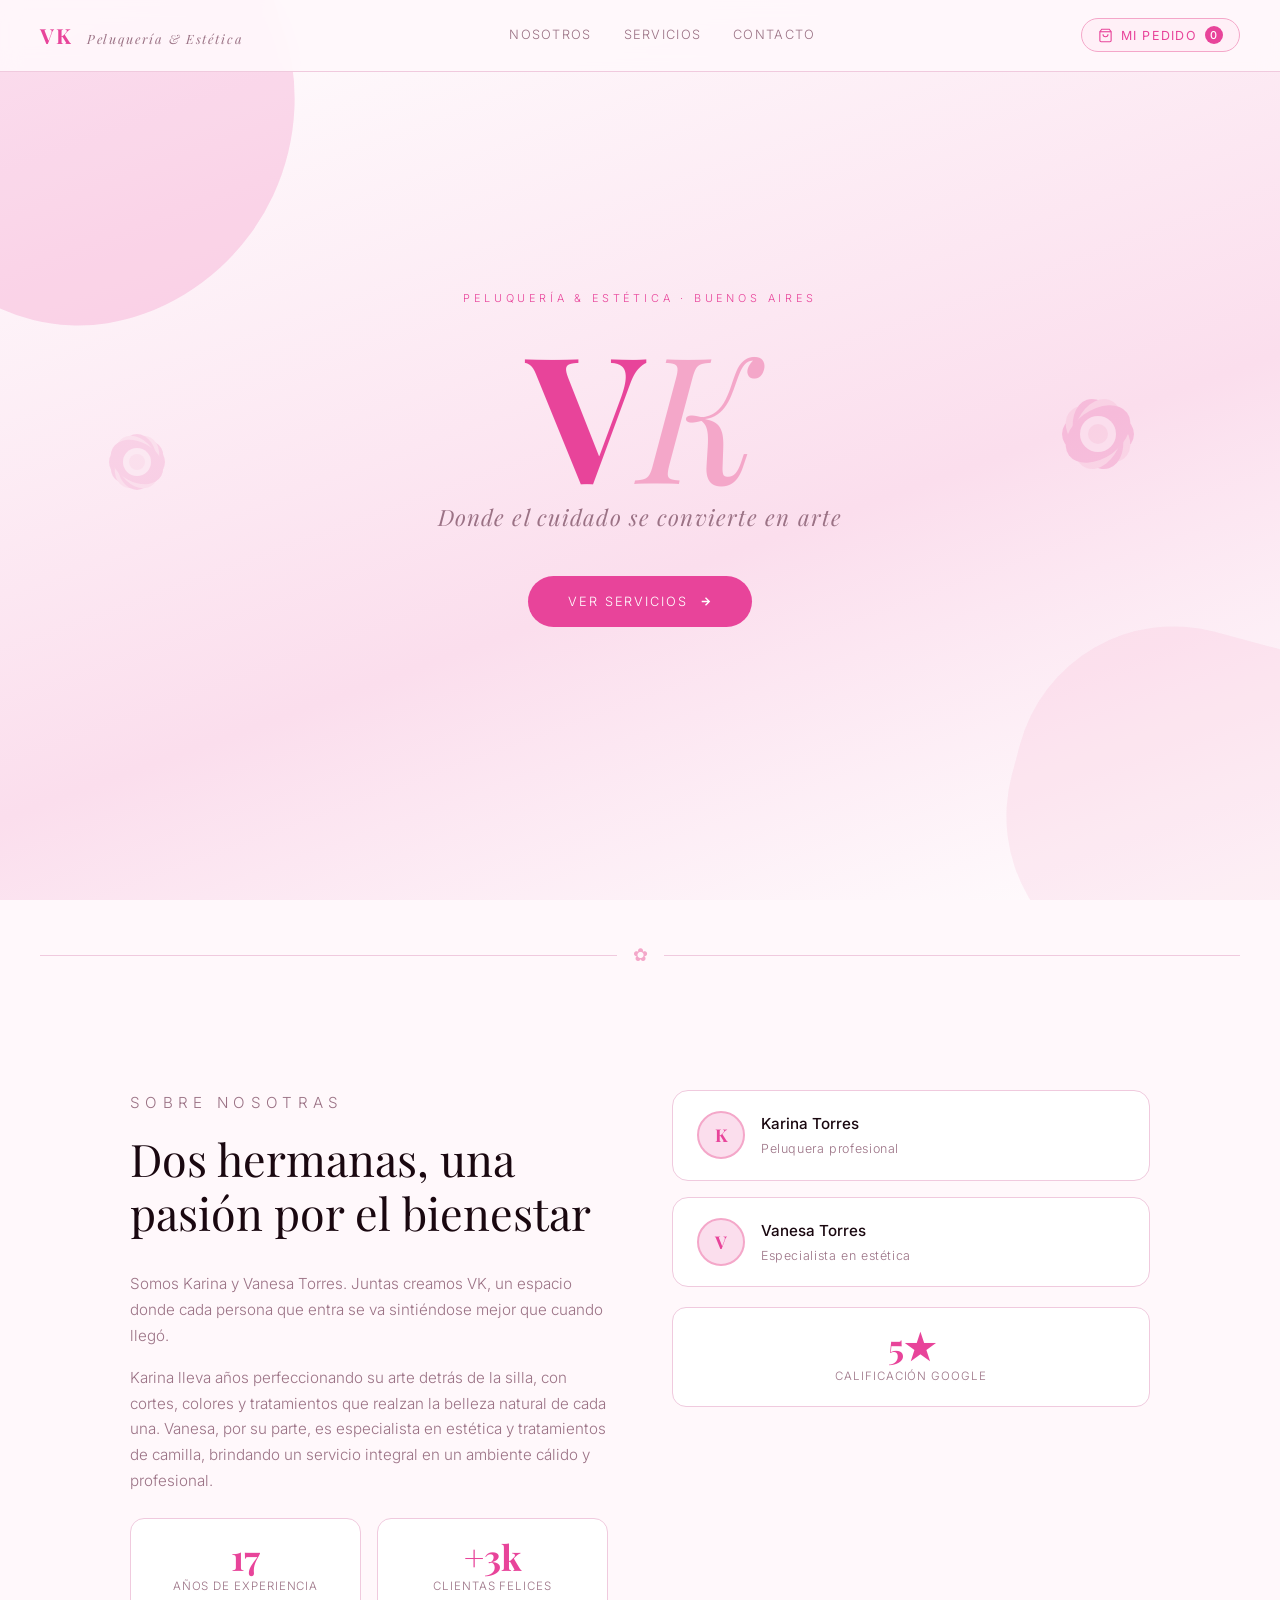
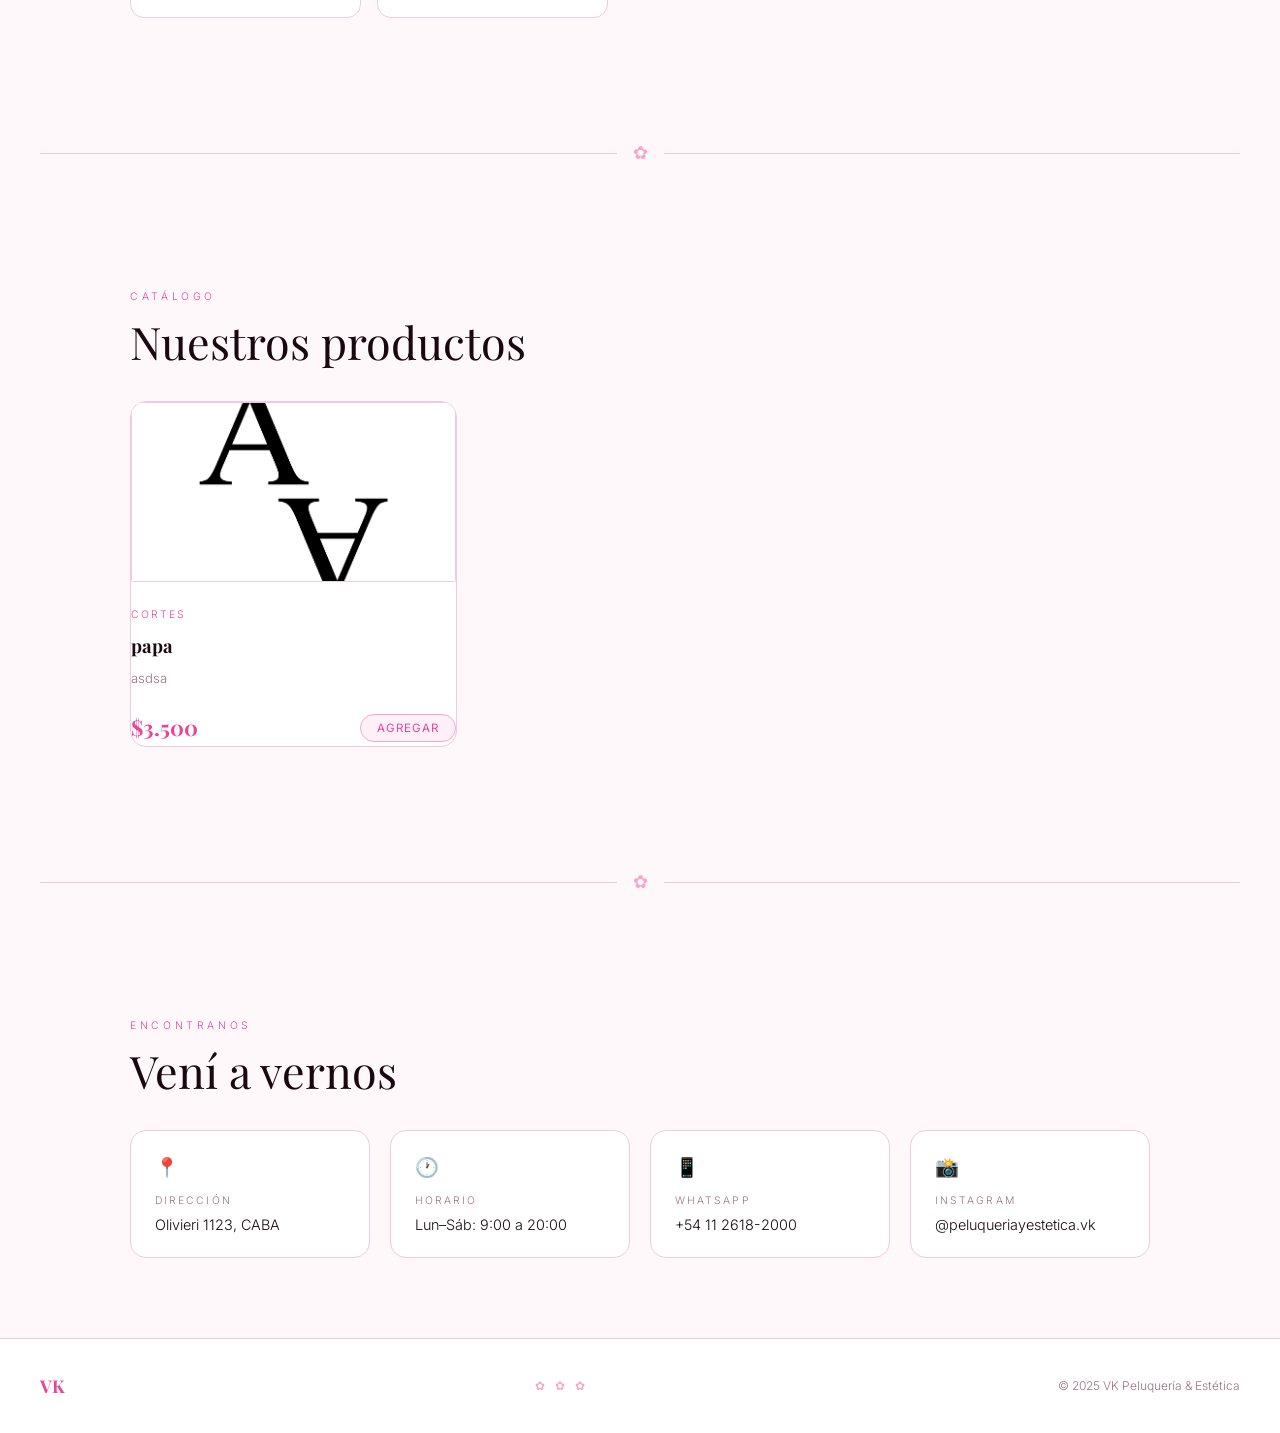
==== commit 641d331c: "prodicu" ====
--- a/index.html
+++ b/index.html
@@ -118,7 +118,7 @@
 <!-- CATALOG -->
 <section id="servicios">
   <p class="section-label">Catálogo</p>
-  <h2 class="section-title">Nuestros servicios</h2>
+  <h2 class="section-title">Nuestros productos</h2>
   <div class="catalog-grid" id="catalogGrid"></div>
 </section>
 
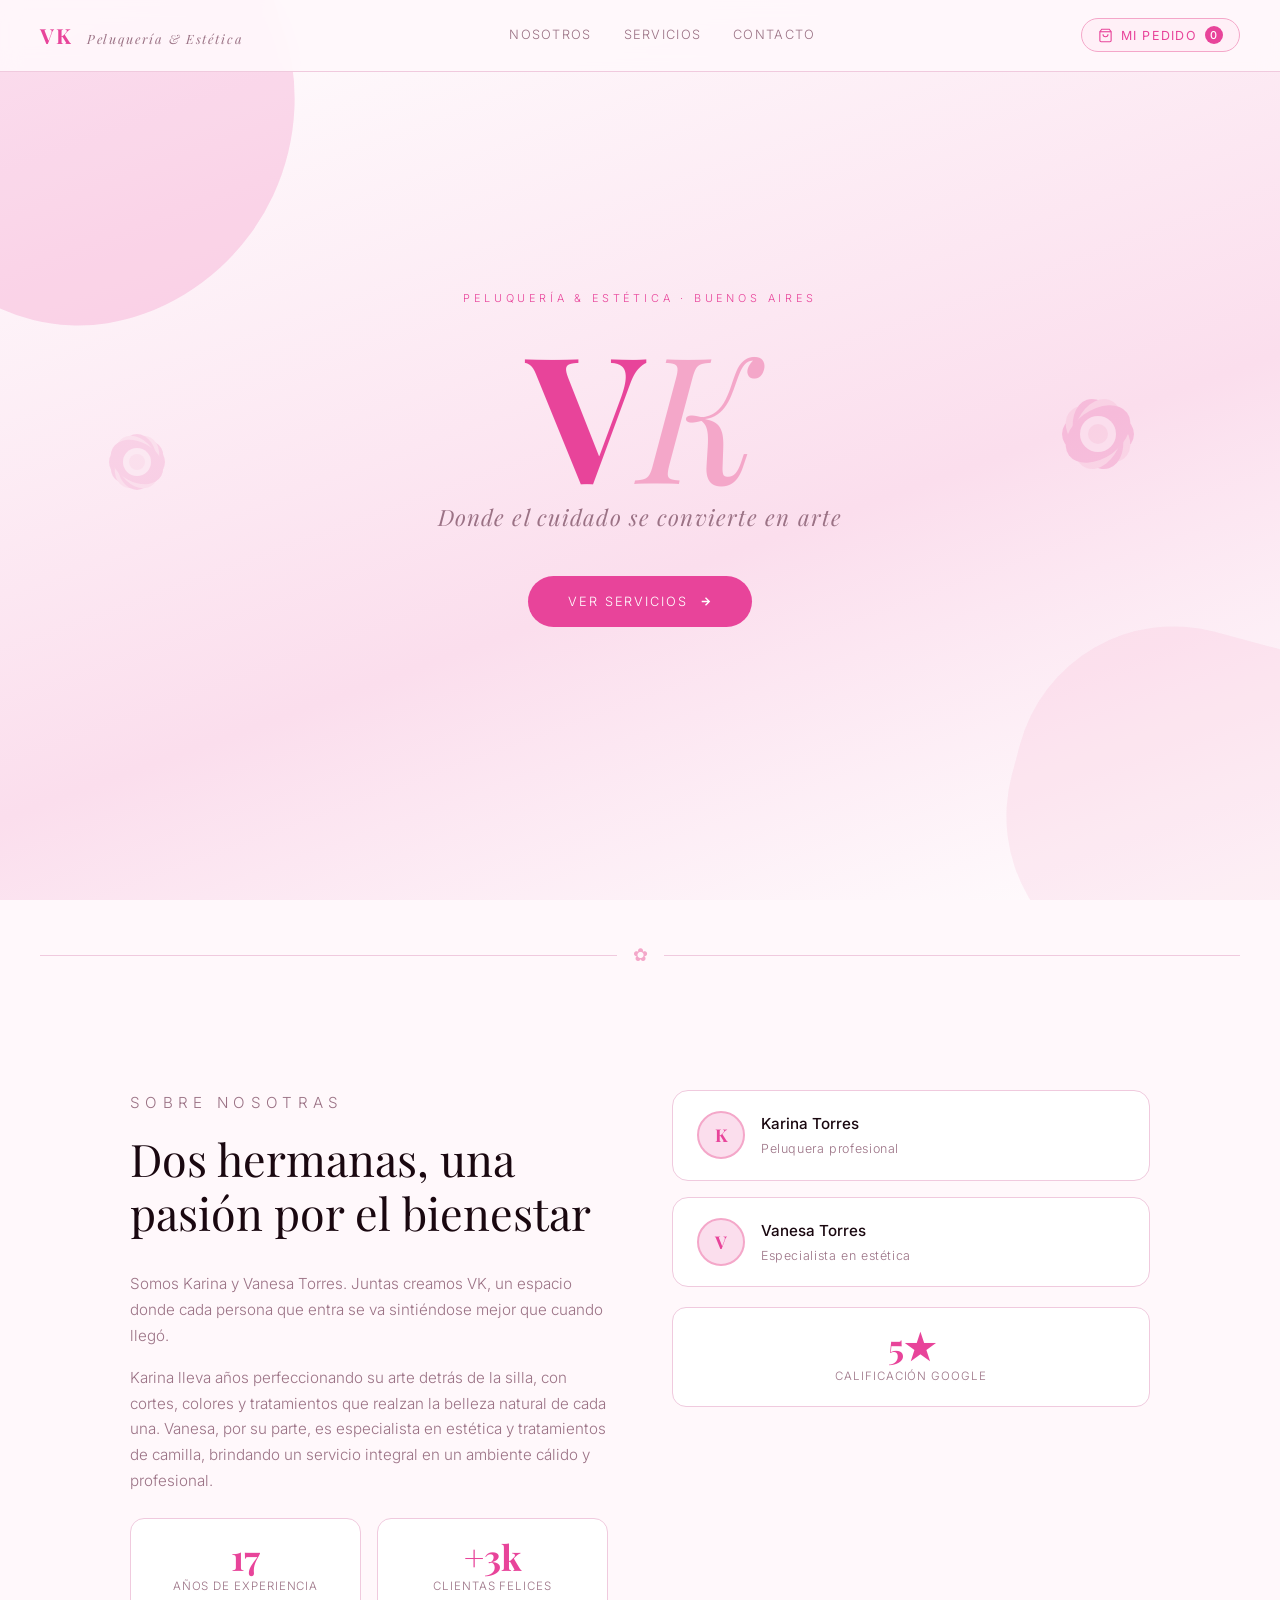
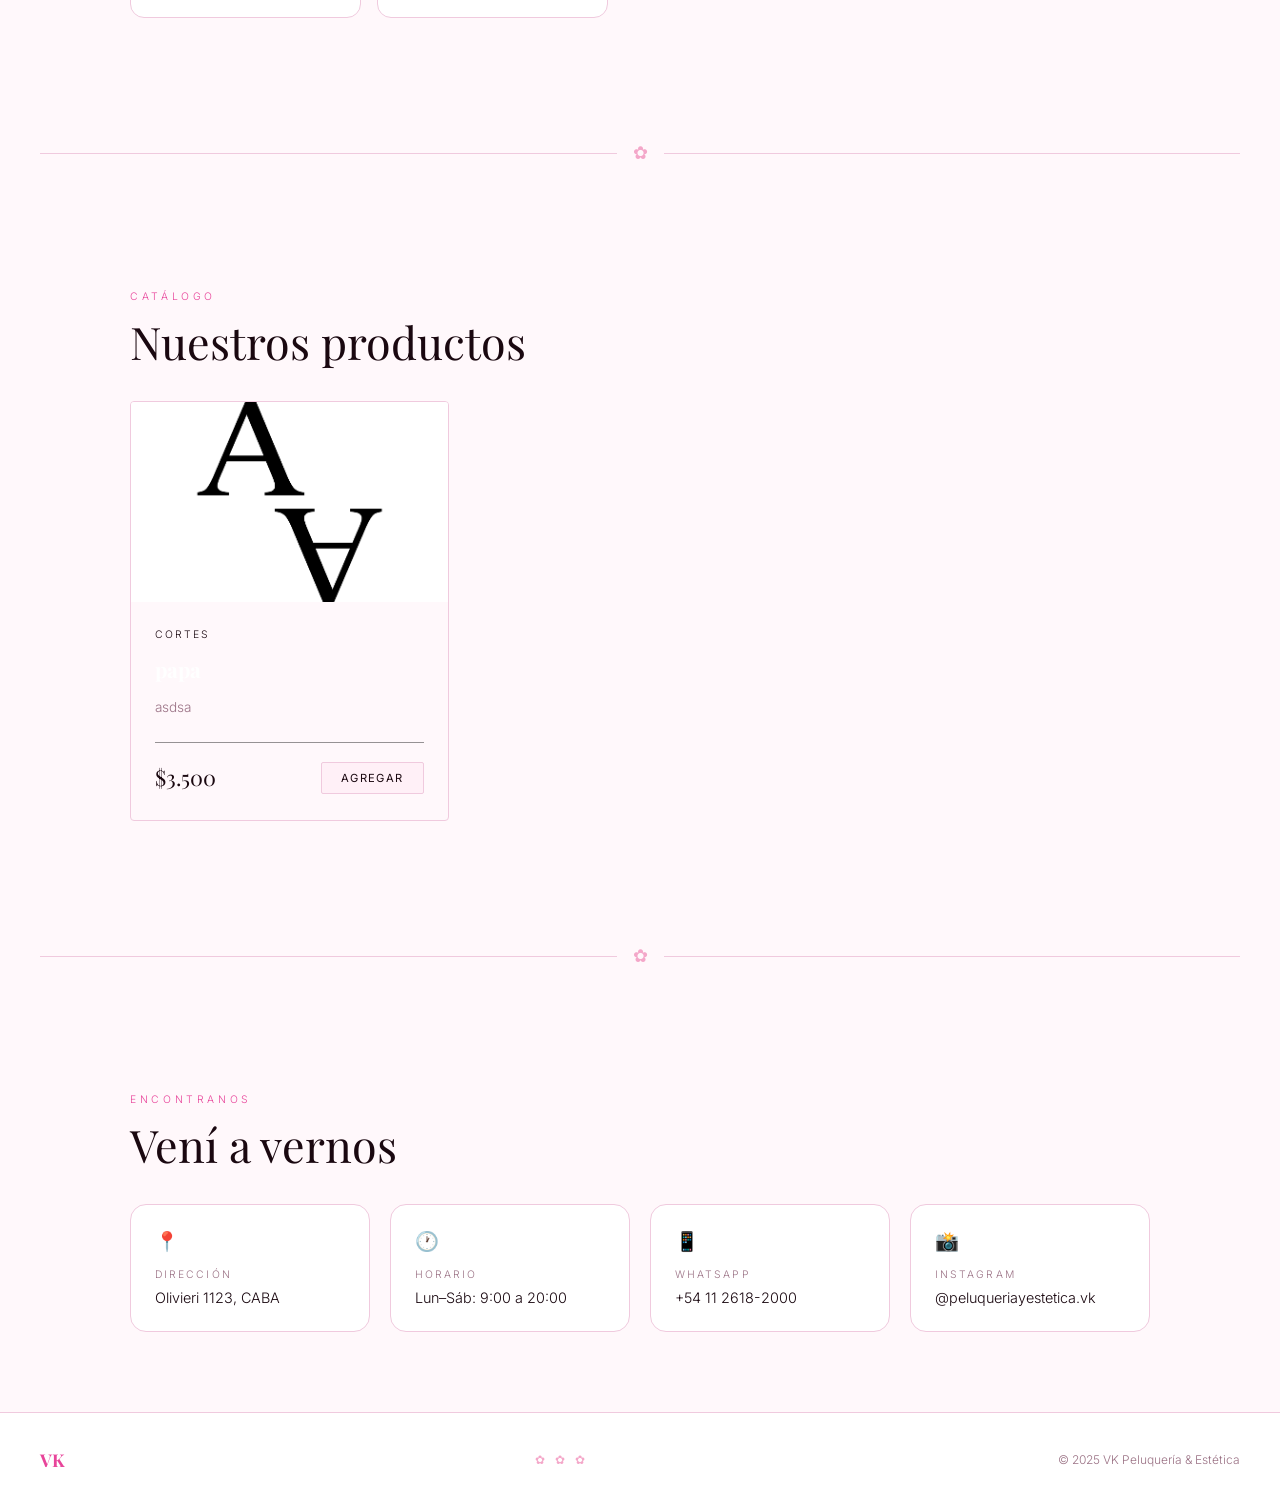
==== commit e2ccb1c8: "ads" ====
--- a/index.html
+++ b/index.html
@@ -233,22 +233,24 @@
     grid.innerHTML = items.map(s => {
       const inCart = cart.some(c => c.id === s.id);
       
-      // Si el cliente subió una imagen desde el CMS, la mostramos
+      // La imagen ahora ocupa el 100% superior sin dejar espacios raros
       const imageHTML = s.image 
-        ? `<img src="${s.image}" alt="${s.name}" style="width: 100%; height: 180px; object-fit: cover; border-radius: 2px; margin-bottom: 1rem; border: 0.5px solid var(--border);">` 
+        ? `<img src="${s.image}" alt="${s.name}" style="width: 100%; height: 200px; object-fit: cover;">` 
         : '';
 
       return `
         <article class="service-card" data-id="${s.id}">
           ${imageHTML}
-          <p class="service-cat">${s.category}</p>
-          <h3 class="service-name">${s.name}</h3>
-          <p class="service-desc">${s.desc}</p>
-          <div class="service-footer">
-            <span class="service-price">${formatPrice(s.price)}</span>
-            <button class="add-btn ${inCart ? 'added' : ''}" onclick="toggleCart(${s.id})">
-              ${inCart ? '✓ Agregado' : 'Agregar'}
-            </button>
+          <div class="service-content">
+            <p class="service-cat">${s.category}</p>
+            <h3 class="service-name">${s.name}</h3>
+            <p class="service-desc">${s.desc}</p>
+            <div class="service-footer">
+              <span class="service-price">${formatPrice(s.price)}</span>
+              <button class="add-btn ${inCart ? 'added' : ''}" onclick="toggleCart(${s.id})">
+                ${inCart ? '✓ Agregado' : 'Agregar'}
+              </button>
+            </div>
           </div>
         </article>
       `;
--- a/styles.css
+++ b/styles.css
@@ -389,4 +389,87 @@
 .about-grid { grid-template-columns: 1fr; gap: 2rem; }
 .hero-flower, .hero-flower-left { display: none; }
 footer { flex-direction: column; gap: 0.75rem; text-align: center; }
-}+}
+
+/* ─────────────── NUEVO DISEÑO DE TARJETAS (ESTÉTICO) ─────────────── */
+    .catalog-grid {
+      display: grid;
+      grid-template-columns: repeat(auto-fill, minmax(280px, 1fr));
+      gap: 2rem; /* Más espacio entre tarjetas */
+    }
+    .service-card {
+      background: var(--surface);
+      border: 0.5px solid var(--border);
+      border-radius: 4px;
+      overflow: hidden; /* Esto hace que la imagen respete las esquinas redondeadas */
+      display: flex;
+      flex-direction: column;
+      transition: border-color 0.3s, transform 0.3s, box-shadow 0.3s;
+    }
+    .service-card:hover { 
+      border-color: var(--gold-dim); 
+      transform: translateY(-4px);
+      box-shadow: 0 10px 20px rgba(0, 0, 0, 0.3);
+    }
+    
+    /* Contenedor interno para dar un padding perfecto al texto */
+    .service-content {
+      padding: 1.5rem;
+      display: flex;
+      flex-direction: column;
+      flex-grow: 1; /* Empuja el footer hacia abajo para que queden alineados */
+    }
+    .service-cat {
+      font-size: 0.65rem; 
+      letter-spacing: 0.2em; 
+      text-transform: uppercase;
+      color: var(--gold); 
+      margin-bottom: 0.5rem;
+    }
+    .service-name {
+      font-family: 'Playfair Display', serif;
+      font-size: 1.3rem; 
+      margin-bottom: 0.6rem;
+      color: var(--white);
+    }
+    .service-desc { 
+      font-size: 0.85rem; 
+      color: var(--muted); 
+      margin-bottom: 1.5rem;
+      line-height: 1.6;
+    }
+    .service-footer { 
+      display: flex; 
+      align-items: center; 
+      justify-content: space-between;
+      margin-top: auto; /* Alinea el footer abajo sin importar el largo del texto */
+      padding-top: 1rem;
+      border-top: 0.5px solid rgba(46, 46, 46, 0.5); /* Sutil línea divisoria interna */
+    }
+    .service-price {
+      font-family: 'Playfair Display', serif;
+      font-size: 1.35rem; 
+      color: var(--gold);
+      font-weight: 400;
+    }
+    .add-btn {
+      font-size: 0.7rem; 
+      letter-spacing: 0.12em; 
+      text-transform: uppercase;
+      color: var(--offwhite);
+      border: 0.5px solid var(--border);
+      padding: 0.5rem 1.2rem;
+      border-radius: 2px;
+      transition: all 0.2s ease;
+    }
+    .add-btn:hover { 
+      border-color: var(--gold); 
+      color: var(--gold); 
+      background: rgba(201, 168, 76, 0.05);
+    }
+    .add-btn.added { 
+      border-color: var(--gold); 
+      color: var(--black); 
+      background: var(--gold);
+      font-weight: 500;
+    }
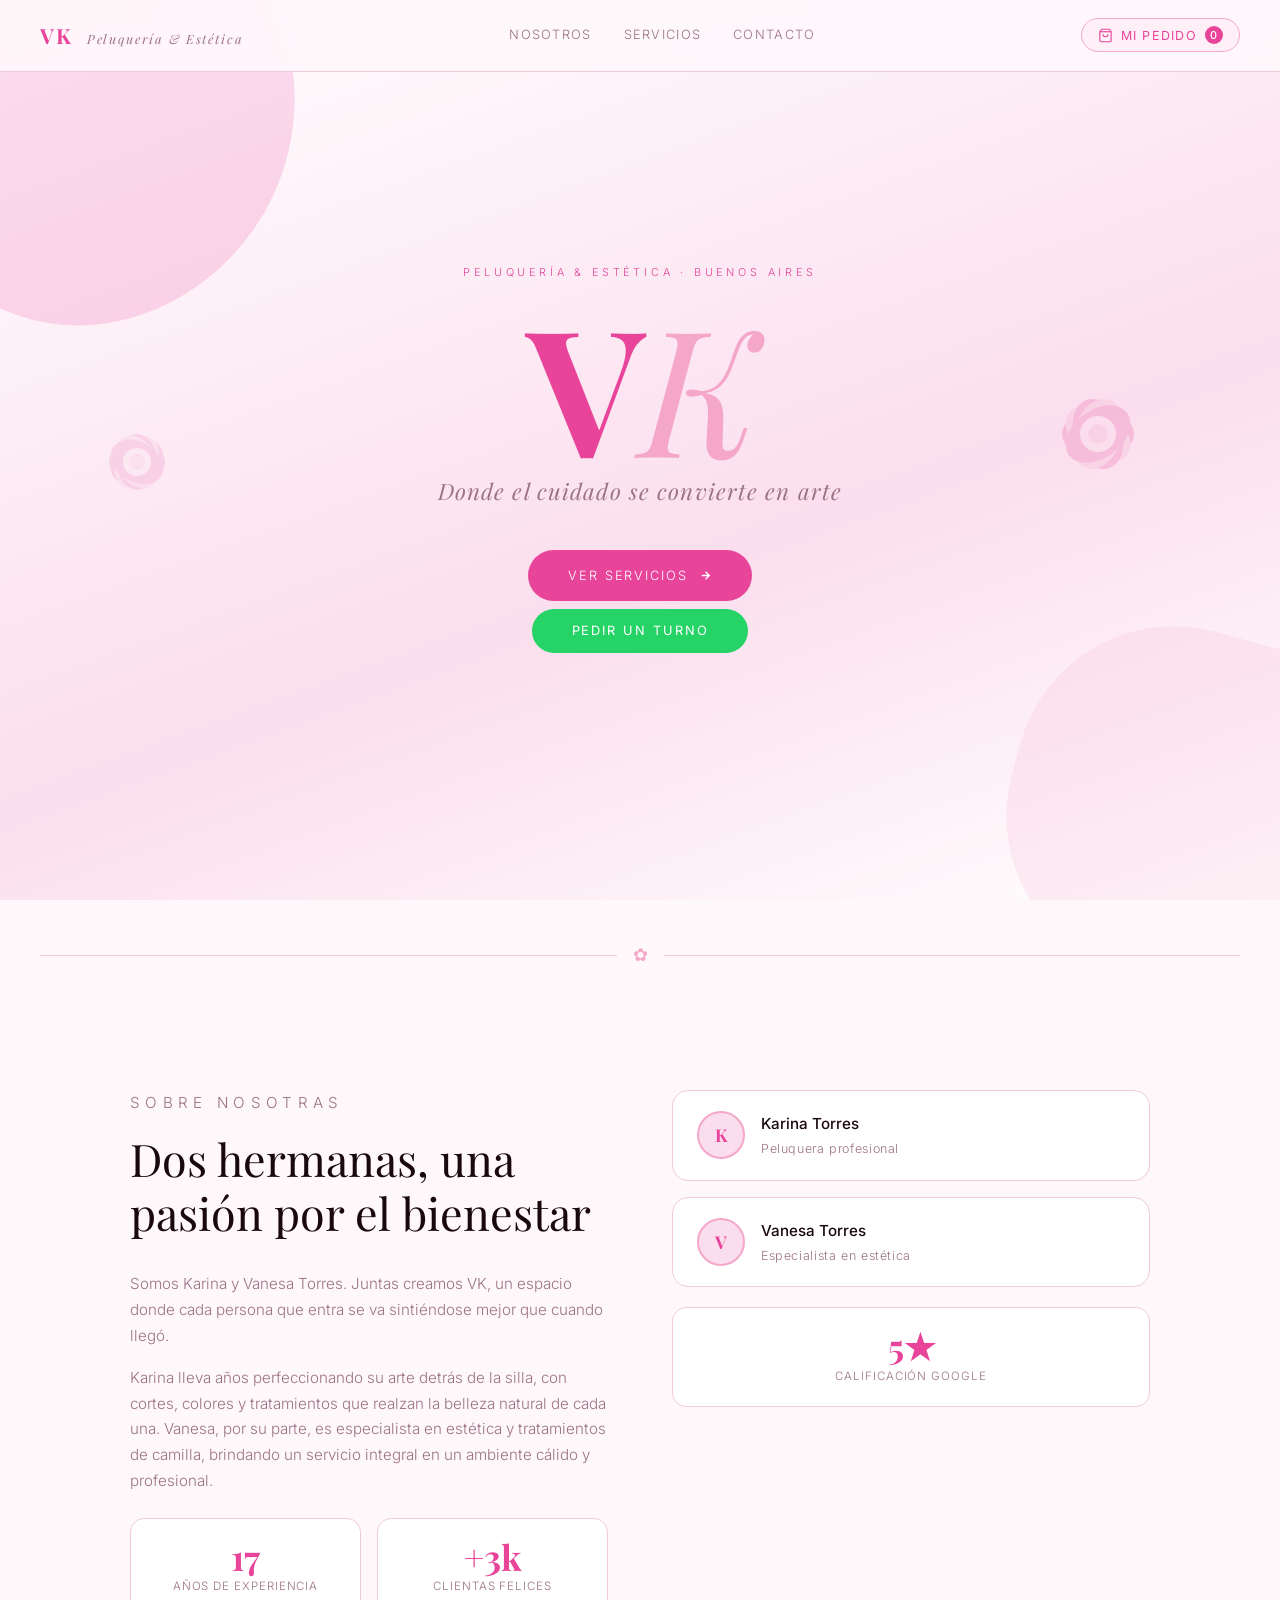
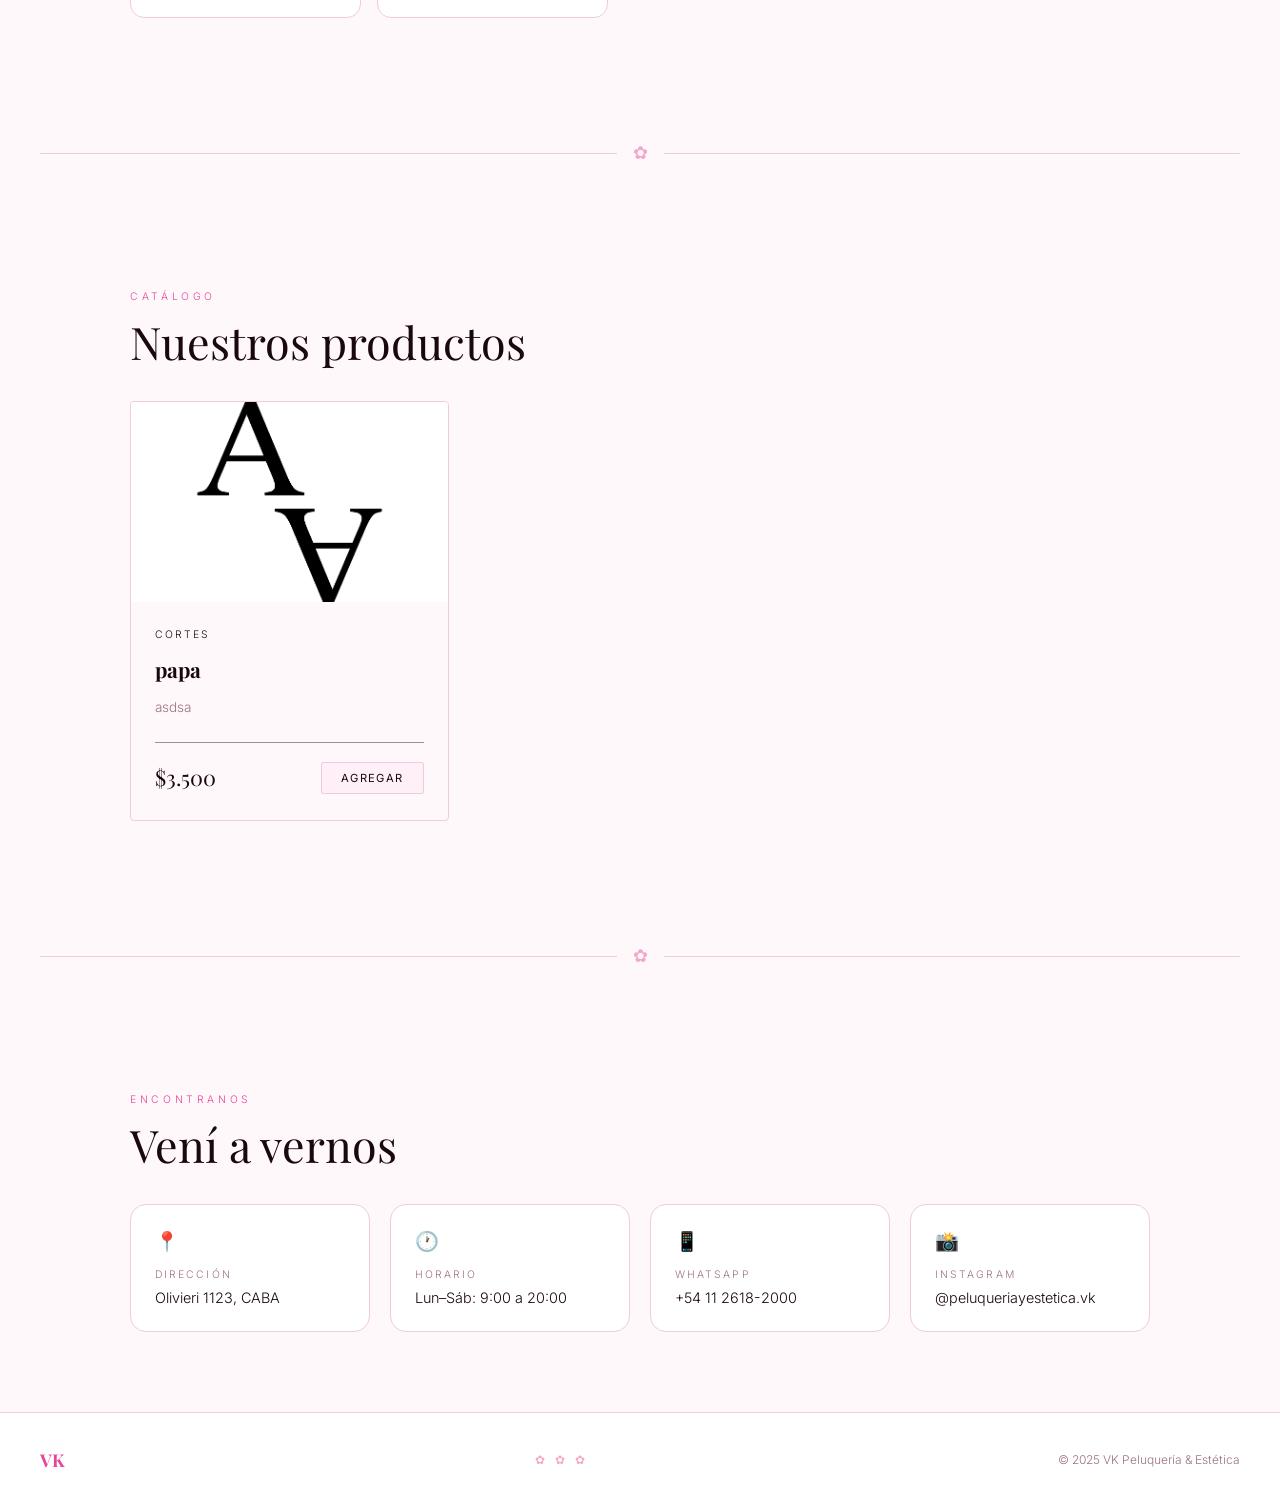
==== commit 612ea239: "finishedcreo" ====
--- a/index.html
+++ b/index.html
@@ -57,6 +57,7 @@
     Ver servicios
     <svg width="13" height="13" viewBox="0 0 24 24" fill="none" stroke="currentColor" stroke-width="2.5" aria-hidden="true"><path d="M5 12h14M12 5l7 7-7 7"/></svg>
   </a>
+<button class="hero-cta-whatsapp" onclick="openTurnoModal()">Pedir un turno</button>
 </header>
 
 <div class="petal-divider" aria-hidden="true">
@@ -188,7 +189,38 @@
     </div>
   </div>
 </div>
-
+<div class="turno-overlay" id="turnoOverlay" onclick="handleTurnoOverlayClick(event)">
+  <div class="turno-modal">
+    <div class="turno-header">
+      <h3>Pedir un turno</h3>
+      <button class="close-btn" onclick="closeTurnoModal()" aria-label="Cerrar ventana">×</button>
+    </div>
+    <div class="turno-body">
+      <p>Seleccioná el servicio que te interesa para coordinar disponibilidad:</p>
+      <select id="turnoSelect" class="turno-select">
+        <option value="" disabled selected>Elegí un servicio...</option>
+        <option value="Pedicuría">Pedicuría</option>
+        <option value="Cosmetología">Cosmetología</option>
+        <option value="Masaje">Masaje</option>
+        <option value="Depilación sistema español">Depilación sistema español</option>
+        <option value="Depilación láser">Depilación láser</option>
+        <option value="Color">Color</option>
+        <option value="Corte">Corte</option>
+        <option value="Brushing">Brushing</option>
+        <option value="Mechas">Mechas</option>
+        <option value="Claritos">Claritos</option>
+        <option value="Alisados">Alisados</option>
+        <option value="Tratamientos capilares">Tratamientos capilares</option>
+        <option value="otro">Otro / Consulta general</option>
+      </select>
+
+      <button class="whatsapp-btn" onclick="sendTurnoWhatsApp()">
+        <svg width="20" height="20" viewBox="0 0 24 24" fill="currentColor" aria-hidden="true"><path d="M17.472 14.382c-.297-.149-1.758-.867-2.03-.967-.273-.099-.471-.148-.67.15-.197.297-.767.966-.94 1.164-.173.199-.347.223-.644.075-.297-.15-1.255-.463-2.39-1.475-.883-.788-1.48-1.761-1.653-2.059-.173-.297-.018-.458.13-.606.134-.133.298-.347.446-.52.149-.174.198-.298.298-.497.099-.198.05-.371-.025-.52-.075-.149-.669-1.612-.916-2.207-.242-.579-.487-.5-.669-.51-.173-.008-.371-.01-.57-.01-.198 0-.52.074-.792.372-.272.297-1.04 1.016-1.04 2.479 0 1.462 1.065 2.875 1.213 3.074.149.198 2.096 3.2 5.077 4.487.709.306 1.262.489 1.694.625.712.227 1.36.195 1.871.118.571-.085 1.758-.719 2.006-1.413.248-.694.248-1.289.173-1.413-.074-.124-.272-.198-.57-.347m-5.421 7.403h-.004a9.87 9.87 0 01-5.031-1.378l-.361-.214-3.741.982.998-3.648-.235-.374a9.86 9.86 0 01-1.51-5.26c.001-5.45 4.436-9.884 9.888-9.884 2.64 0 5.122 1.03 6.988 2.898a9.825 9.825 0 012.893 6.994c-.003 5.45-4.437 9.884-9.885 9.884m8.413-18.297A11.815 11.815 0 0012.05 0C5.495 0 .16 5.335.157 11.892c0 2.096.547 4.142 1.588 5.945L.057 24l6.305-1.654a11.882 11.882 0 005.683 1.448h.005c6.554 0 11.89-5.335 11.893-11.893a11.821 11.821 0 00-3.48-8.413z"/></svg>
+        Pedir turno por WhatsApp
+      </button>
+    </div>
+  </div>
+</div>
 <script>
 /* ═══════════════════════════════════════════════════
      LÓGICA CONECTADA A DECAP CMS (catalog.json)
@@ -198,7 +230,7 @@
   const CATEGORIES = ["Todos", "Cortes", "Barba", "Color", "Tratamientos"];
 
   /* ── CONFIGURACIÓN ── */
-  const WHATSAPP_NUMBER = "5491123456789"; // ✏️ Reemplazá con tu número
+  const WHATSAPP_NUMBER = "5491126182000"; // ✏️ Reemplazá con tu número
   const CURRENCY_SYMBOL = "$";
 
   let cart = [];
@@ -334,6 +366,54 @@
   /* ── INIT ── */
   // Le decimos al navegador que cargue el catálogo apenas el HTML esté listo
   document.addEventListener('DOMContentLoaded', cargarCatalogo);
+
+  /* ── LÓGICA DEL MODAL DE TURNOS DIRECTOS ── */
+  function openTurnoModal() {
+    const overlay = document.getElementById('turnoOverlay');
+    overlay.style.display = 'flex';
+    requestAnimationFrame(() => overlay.classList.add('visible'));
+    document.body.style.overflow = 'hidden'; // Evita que se scrollee la página de fondo
+  }
+
+  function closeTurnoModal() {
+    const overlay = document.getElementById('turnoOverlay');
+    overlay.classList.remove('visible');
+    setTimeout(() => {
+      overlay.style.display = 'none';
+      document.body.style.overflow = '';
+    }, 350);
+  }
+
+  // Cierra si hacés clic afuera de la caja blanca
+  function handleTurnoOverlayClick(e) {
+    if (e.target === document.getElementById('turnoOverlay')) closeTurnoModal();
+  }
+
+  // Generar y enviar el mensaje personalizado
+  function sendTurnoWhatsApp() {
+    const select = document.getElementById('turnoSelect');
+    const servicio = select.value;
+
+    if (!servicio) {
+      alert("Por favor, elegí un servicio de la lista antes de continuar.");
+      return;
+    }
+
+    let msg = "";
+    
+    if (servicio === "otro") {
+      msg = "¡Hola! Quisiera hacer una consulta general para pedir un turno. ¿Me podrían asesorar?";
+    } else {
+      // El mensaje específico con la categoría en negrita (*)
+      msg = `¡Hola! Quisiera pedir un turno para *${servicio}*. ¿Qué disponibilidad de días y horarios tienen?`;
+    }
+
+    // WHATSAPP_NUMBER ya está definido en la parte de arriba de tu script
+    const url = `https://wa.me/${WHATSAPP_NUMBER}?text=${encodeURIComponent(msg)}`;
+    window.open(url, '_blank');
+    
+    closeTurnoModal(); // Cierra la ventana cuando se abre el WhatsApp
+  }
 </script>
 <script src="https://identity.netlify.com/v1/netlify-identity-widget.js"></script>
 <script>
@@ -347,5 +427,6 @@
     });
   }
 </script>
+
 </body>
 </html>
--- a/styles.css
+++ b/styles.css
@@ -147,6 +147,18 @@
 }
 .hero-cta:hover { background: #d0357f; transform: translateY(-2px); }
 
+.hero-cta-whatsapp {
+display: inline-flex; align-items: center; gap: 0.7rem;
+font-size: 0.8rem; letter-spacing: 0.15em; text-transform: uppercase;
+color: #fff;
+background: #25D366;
+padding: 0.9rem 2.5rem;
+border-radius: 30px;
+transition: background 0.2s, transform 0.15s;
+position: relative;
+margin-top: 0.5rem;
+}
+.hero-cta-whatsapp:hover { background: #1fb358; transform: translateY(-2px); }
 /* ── PETAL DIVIDER ── */
 .petal-divider {
 display: flex; align-items: center; gap: 1rem;
@@ -430,7 +442,7 @@
       font-family: 'Playfair Display', serif;
       font-size: 1.3rem; 
       margin-bottom: 0.6rem;
-      color: var(--white);
+      color: var(--text);
     }
     .service-desc { 
       font-size: 0.85rem; 
@@ -472,4 +484,67 @@
       color: var(--black); 
       background: var(--gold);
       font-weight: 500;
-    }+    }
+
+    /* ─────────────── BOTÓN HERO Y MODAL DE TURNOS ─────────────── */
+.btn-turno {
+  display: inline-flex; align-items: center; justify-content: center;
+  background: var(--pink);
+  color: var(--white);
+  padding: 0.85rem 2.5rem;
+  border-radius: 4px;
+  font-size: 0.85rem; letter-spacing: 0.1em; text-transform: uppercase;
+  margin-top: 1rem;
+  transition: opacity 0.2s, transform 0.2s;
+  box-shadow: 0 4px 10px rgba(232, 68, 154, 0.3);
+}
+.btn-turno:hover { opacity: 0.9; transform: translateY(-2px); color: white; }
+
+.turno-overlay {
+  position: fixed; inset: 0; z-index: 300;
+  background: rgba(26, 8, 16, 0.6); /* Un fondo oscuro con tono a tu web */
+  backdrop-filter: blur(3px);
+  display: none; align-items: center; justify-content: center;
+  opacity: 0; transition: opacity 0.3s;
+}
+.turno-overlay.visible { opacity: 1; }
+
+.turno-modal {
+  background: var(--white);
+  width: 90%; max-width: 400px;
+  border-radius: 8px;
+  border: 1px solid var(--border);
+  overflow: hidden;
+  transform: translateY(20px);
+  transition: transform 0.3s;
+  box-shadow: 0 15px 30px rgba(0,0,0,0.1);
+}
+.turno-overlay.visible .turno-modal { transform: translateY(0); }
+
+.turno-header {
+  display: flex; justify-content: space-between; align-items: center;
+  padding: 1.25rem 1.5rem;
+  border-bottom: 1px solid var(--border);
+  background: var(--pink-pale);
+}
+.turno-header h3 { 
+  font-family: 'Playfair Display', serif; 
+  font-size: 1.2rem; color: var(--text); font-weight: 500; 
+}
+.turno-body { padding: 1.5rem; }
+.turno-body p { font-size: 0.85rem; color: var(--muted); margin-bottom: 1rem; }
+
+.turno-select {
+  width: 100%;
+  padding: 0.8rem;
+  margin-bottom: 1.5rem;
+  border: 1px solid var(--border);
+  border-radius: 4px;
+  font-family: 'Inter', sans-serif;
+  font-size: 0.9rem;
+  color: var(--text);
+  background: var(--white);
+  outline: none;
+  cursor: pointer;
+}
+.turno-select:focus { border-color: var(--pink); box-shadow: 0 0 0 2px var(--pink-soft); }
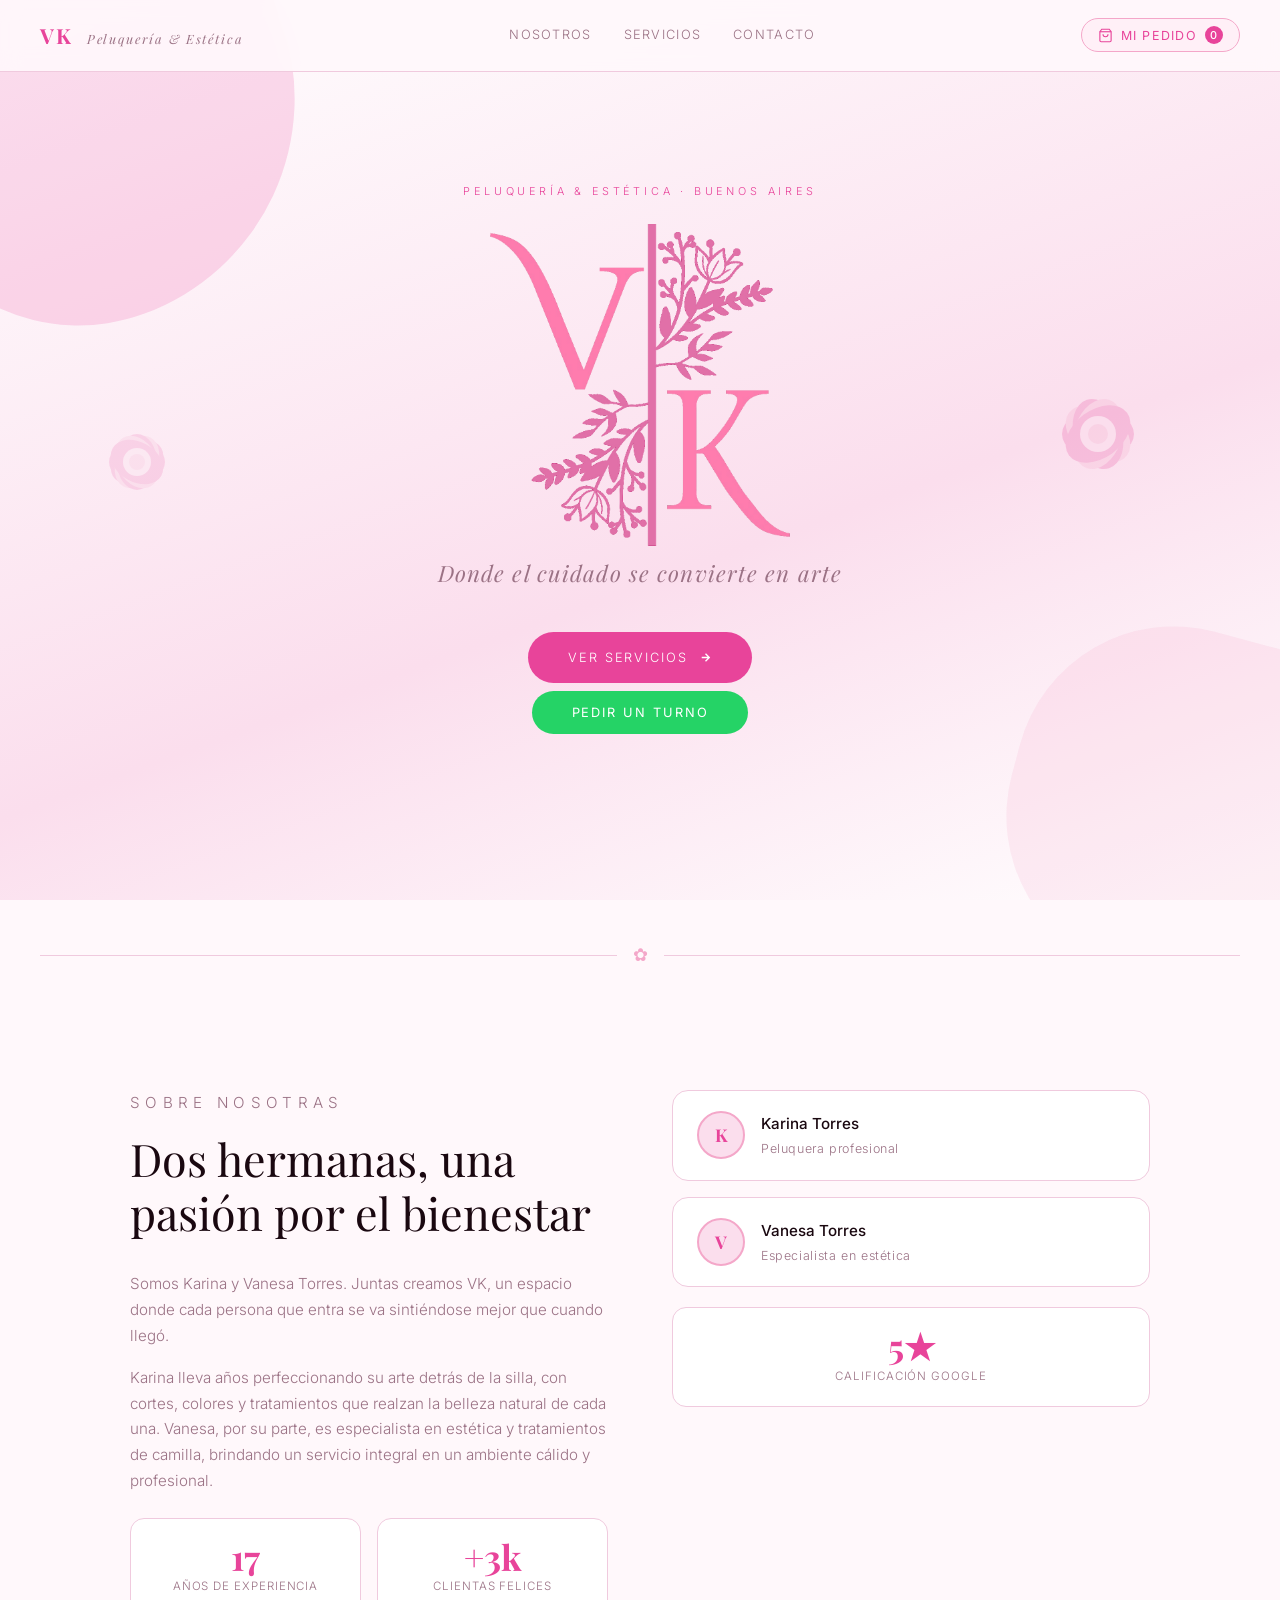
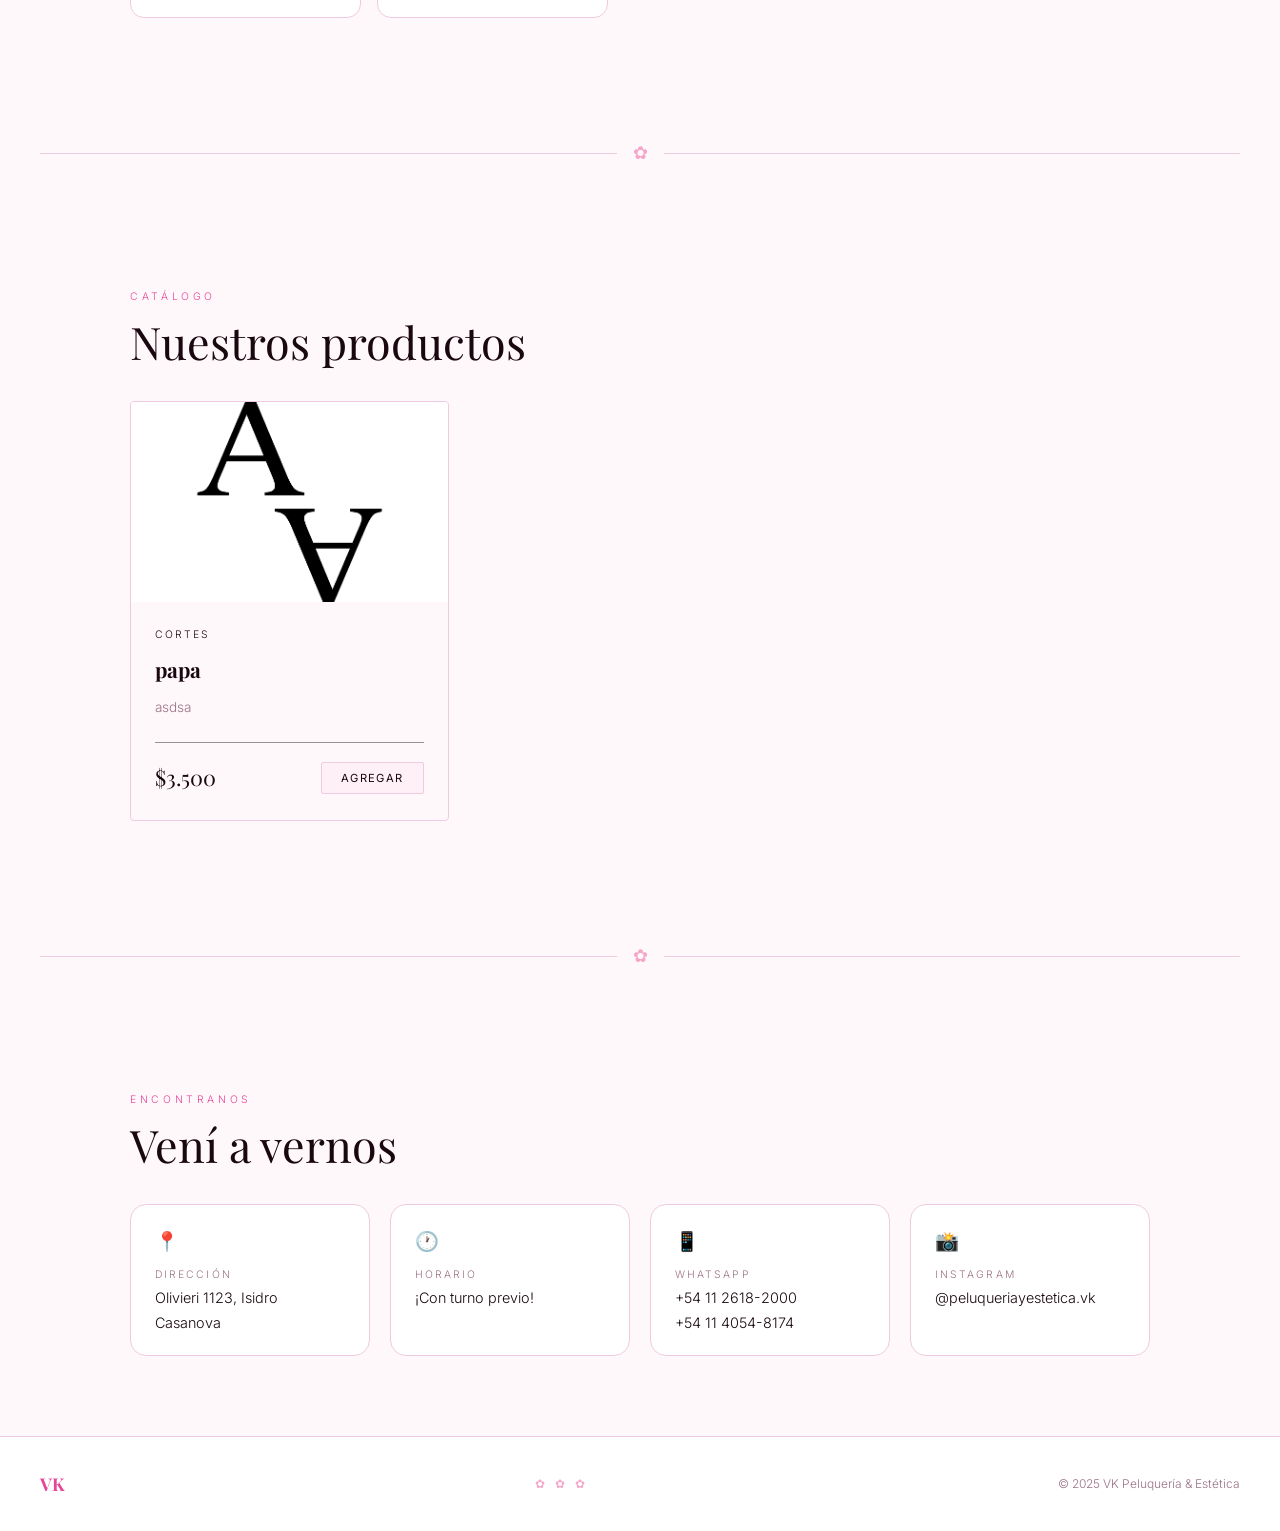
==== commit f59944c0: "last" ====
--- a/index.html
+++ b/index.html
@@ -51,7 +51,7 @@
   </svg>
 
   <p class="hero-eyebrow">Peluquería & Estética · Buenos Aires</p>
-  <h1 class="hero-vk">V<span class="italic">K</span></h1>
+  <img src="assets/pelvkv3.png" style="width: 300px;" alt="Logo de VK Peluquería & Estética" class="hero-logo">
   <p class="hero-tagline">Donde el cuidado se convierte en arte</p>
   <a href="#servicios" class="hero-cta">
     Ver servicios
@@ -137,17 +137,17 @@
     <div class="contact-item">
       <div class="contact-icon">📍</div>
       <div class="contact-label">Dirección</div>
-      <div class="contact-value">Olivieri 1123, CABA</div>
+      <div class="contact-value">Olivieri 1123, Isidro Casanova</div>
     </div>
     <div class="contact-item">
       <div class="contact-icon">🕐</div>
       <div class="contact-label">Horario</div>
-      <div class="contact-value">Lun–Sáb: 9:00 a 20:00</div>
+      <div class="contact-value">¡Con turno previo!</div>
     </div>
     <div class="contact-item">
       <div class="contact-icon">📱</div>
       <div class="contact-label">WhatsApp</div>
-      <div class="contact-value">+54 11 2618-2000</div>
+      <div class="contact-value">+54 11 2618-2000 <br>+54 11 4054-8174</div>
     </div>
     <div class="contact-item">
       <div class="contact-icon">📸</div>
